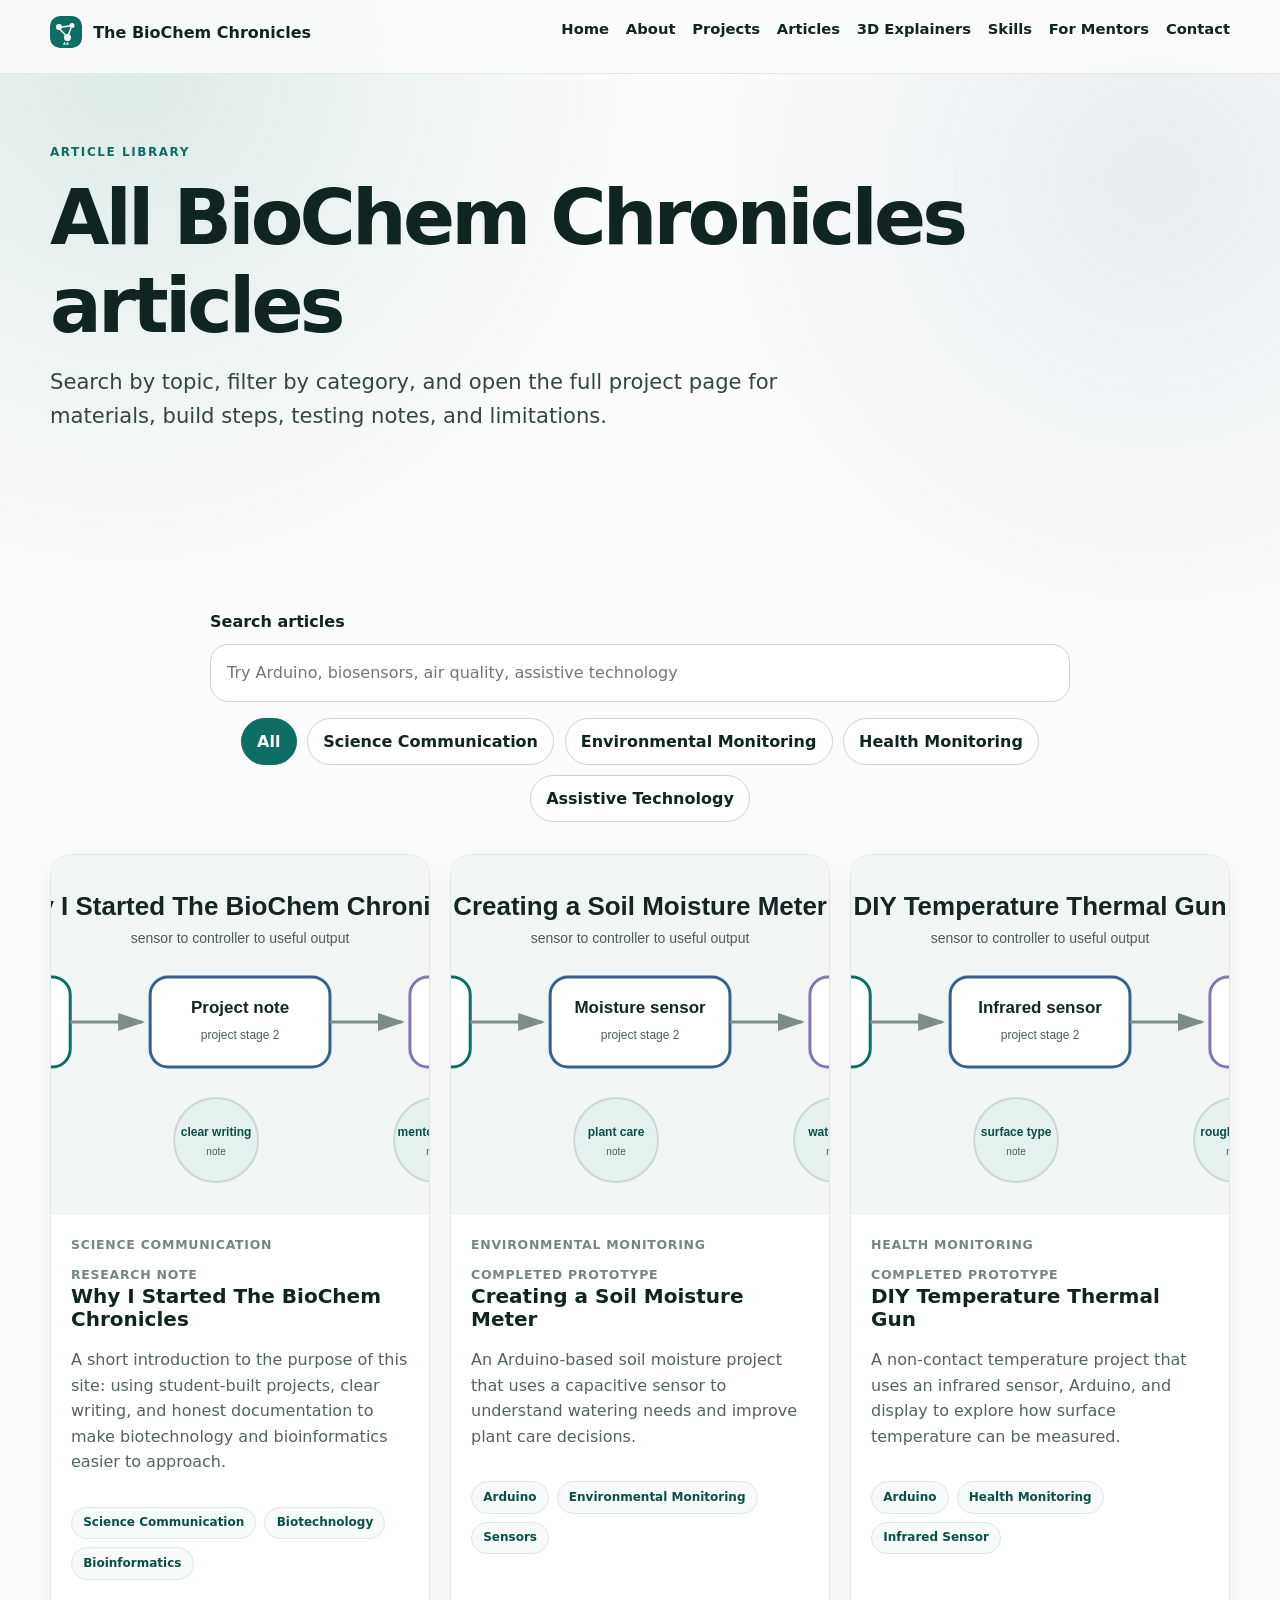
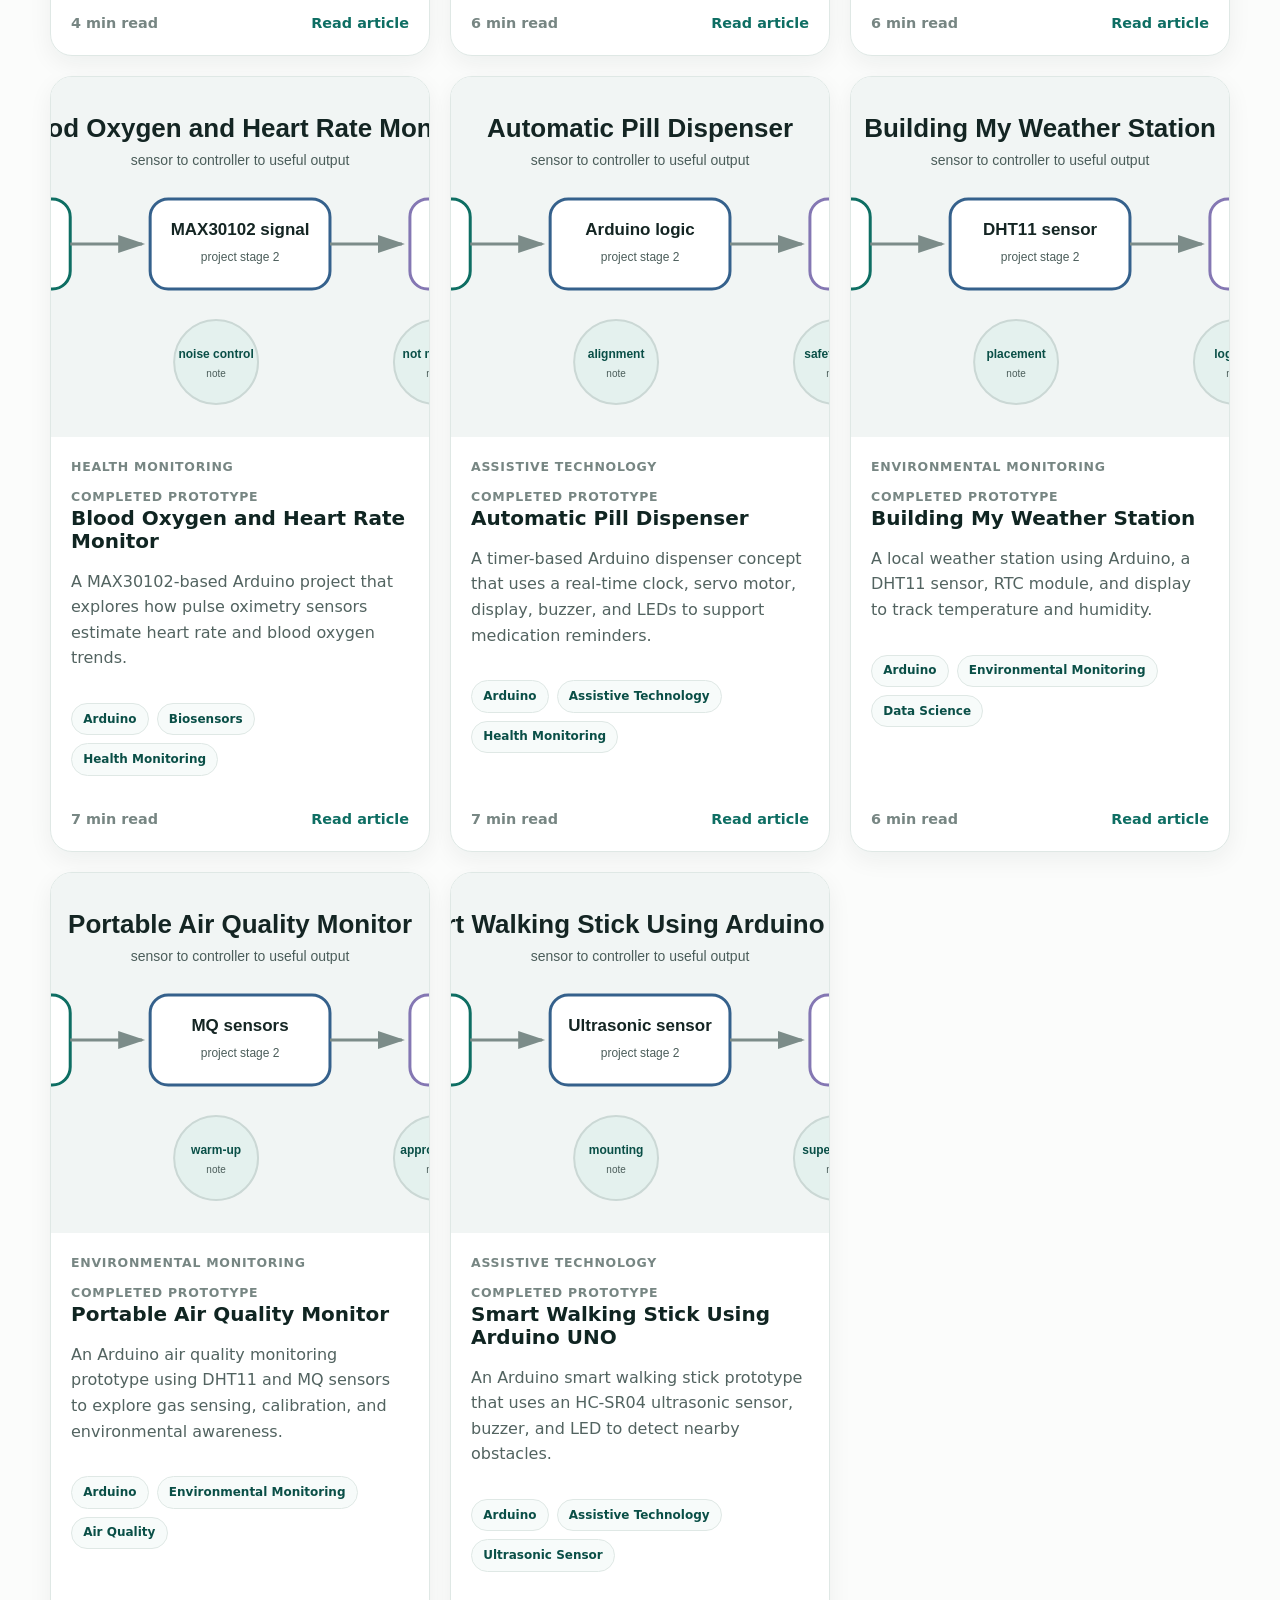
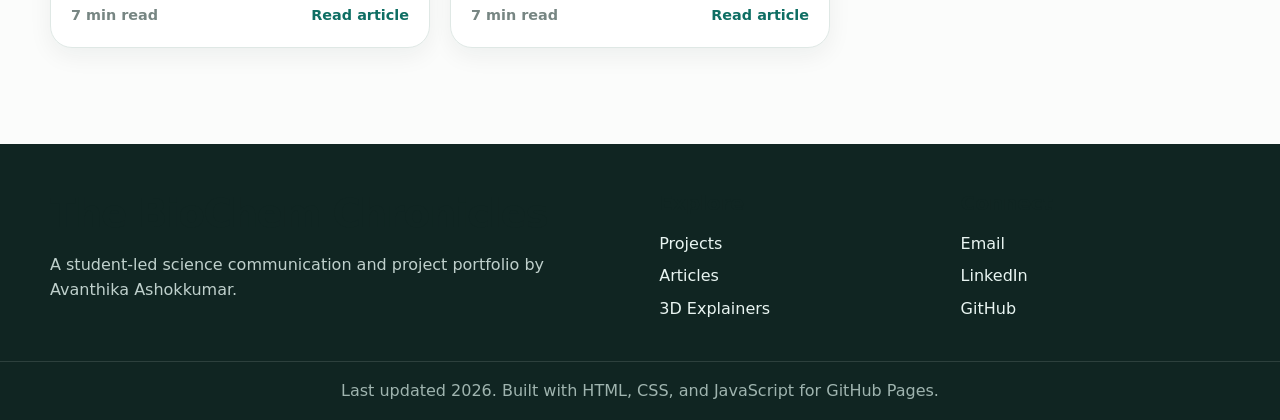
==== articles.html @ cb52fd14 "Upgrade BioChem Chronicles portfolio site" ====
<!DOCTYPE html>
<html lang="en">
<head>
  <meta charset="UTF-8" />
  <meta name="viewport" content="width=device-width, initial-scale=1.0" />
  <title>Articles | The BioChem Chronicles</title>
  <meta name="description" content="Search and filter Avanthika Ashokkumar's BioChem Chronicles article pages for Arduino, biosensors, health monitoring, assistive technology, and environmental monitoring projects." />
  <meta property="og:title" content="Articles | The BioChem Chronicles" />
  <meta property="og:description" content="A complete article index for student-built science projects and project notes." />
  <meta property="og:type" content="website" />
  <meta property="og:image" content="assets/diagrams/biochem-chronicles-introduction.svg" />
  <link rel="icon" type="image/svg+xml" href="favicon.svg" />
  <link rel="stylesheet" href="styles.css" />
</head>
<body data-page="articles">
<a class="skip-link" href="#main">Skip to content</a>
<header class="site-header">
  <nav class="nav" aria-label="Main navigation">
    <a class="nav-brand" href="index.html#home" aria-label="The BioChem Chronicles home">
      <img src="favicon.svg" alt="The BioChem Chronicles logo" width="32" height="32" />
      <span>The BioChem Chronicles</span>
    </a>
    <button class="nav-toggle" id="navToggle" type="button" aria-label="Open navigation menu" aria-expanded="false" aria-controls="navLinks">
      <span></span><span></span><span></span>
    </button>
    <ul class="nav-links" id="navLinks">
      <li><a href="index.html#home">Home</a></li>
      <li><a href="index.html#about">About</a></li>
      <li><a href="index.html#projects">Projects</a></li>
      <li><a href="articles.html">Articles</a></li>
      <li><a href="index.html#explainers">3D Explainers</a></li>
      <li><a href="index.html#skills">Skills</a></li>
      <li><a href="index.html#mentors">For Mentors</a></li>
      <li><a href="index.html#contact">Contact</a></li>
    </ul>
  </nav>
</header>
<main id="main">
  <section class="page-hero section-pad compact-hero">
    <div class="container">
      <p class="eyebrow">Article library</p>
      <h1>All BioChem Chronicles articles</h1>
      <p class="lead">Search by topic, filter by category, and open the full project page for materials, build steps, testing notes, and limitations.</p>
    </div>
  </section>
  <section class="section-pad">
    <div class="container">
      <div class="article-controls" aria-label="Article search and filters">
        <label for="articleSearch">Search articles</label>
        <input id="articleSearch" type="search" placeholder="Try Arduino, biosensors, air quality, assistive technology" />
        <div class="filter-bar" id="articleFilterBar"></div>
      </div>
      <div class="card-grid" id="articleIndexGrid"></div>
      <div class="empty-state" id="articleEmptyState" hidden>
        <h2>No matching articles</h2>
        <p>Try a broader search term or choose the All filter.</p>
      </div>
    </div>
  </section>
</main>
<footer class="site-footer">
  <div class="container footer-grid">
    <div>
      <h2>The BioChem Chronicles</h2>
      <p>A student-led science communication and project portfolio by Avanthika Ashokkumar.</p>
    </div>
    <div>
      <h3>Explore</h3>
      <ul>
        <li><a href="index.html#projects">Projects</a></li>
        <li><a href="articles.html">Articles</a></li>
        <li><a href="index.html#explainers">3D Explainers</a></li>
      </ul>
    </div>
    <div>
      <h3>Connect</h3>
      <ul>
        <li><a href="mailto:avanthika.ashokkumar@gmail.com">Email</a></li>
        <li><a href="https://linkedin.com/in/avanthika-ashokkumar-819445342" target="_blank" rel="noopener">LinkedIn</a></li>
        <li><a href="https://github.com/avanthikaashokkumar-ui" target="_blank" rel="noopener">GitHub</a></li>
      </ul>
    </div>
  </div>
  <div class="footer-bottom">Last updated <span id="year">2026</span>. Built with HTML, CSS, and JavaScript for GitHub Pages.</div>
</footer>
<button class="back-to-top" id="backToTop" type="button" aria-label="Back to top">↑</button>
<script src="script.js"></script>
</body>
</html>
---- styles.css ----
:root {
  color-scheme: light;
  --bg: #fbfcfb;
  --bg-alt: #f1f6f4;
  --surface: #ffffff;
  --ink: #102522;
  --muted: #526360;
  --faint: #778683;
  --line: #dfe8e5;
  --line-strong: #c8d7d3;
  --primary: #0e6e63;
  --primary-dark: #0a4f47;
  --primary-soft: #e4f1ee;
  --blue: #35618c;
  --blue-soft: #e7eef5;
  --lavender: #8477b3;
  --lavender-soft: #eeebf6;
  --complete: #1f7a5c;
  --complete-bg: #e4f3ec;
  --progress: #9a661f;
  --progress-bg: #f7eddd;
  --planned: #5b5f82;
  --planned-bg: #ecebf4;
  --shadow: 0 18px 45px rgba(16, 37, 34, 0.1);
  --radius: 22px;
  --max: 1180px;
  --header-height: 74px;
  font-family: Inter, ui-sans-serif, system-ui, -apple-system, BlinkMacSystemFont, "Segoe UI", sans-serif;
}

* { box-sizing: border-box; }
html { scroll-behavior: smooth; }
body { margin: 0; color: var(--ink); background: var(--bg); line-height: 1.6; }
body::before { content: ""; position: fixed; inset: 0; pointer-events: none; background: radial-gradient(circle at 10% 8%, rgba(14,110,99,0.12), transparent 32rem), radial-gradient(circle at 90% 20%, rgba(53,97,140,0.1), transparent 28rem); z-index: -1; }
img { max-width: 100%; display: block; }
a { color: var(--primary); text-decoration: none; }
a:hover { text-decoration: underline; }
p { margin: 0 0 1rem; color: var(--muted); }
h1, h2, h3, h4 { margin: 0 0 1rem; line-height: 1.14; color: var(--ink); }
h1 { font-size: clamp(2.5rem, 6vw, 5.2rem); letter-spacing: -0.05em; }
h2 { font-size: clamp(1.7rem, 3vw, 2.6rem); letter-spacing: -0.03em; }
h3 { font-size: 1.25rem; }
ul, ol { padding-left: 1.2rem; }
li { margin-bottom: 0.45rem; color: var(--muted); }
button, input { font: inherit; }
button { cursor: pointer; }
section, article { scroll-margin-top: calc(var(--header-height) + 24px); }

@media (prefers-reduced-motion: reduce) {
  html { scroll-behavior: auto; }
  *, *::before, *::after { animation-duration: 0.001ms !important; animation-iteration-count: 1 !important; transition-duration: 0.001ms !important; scroll-behavior: auto !important; }
}

.skip-link { position: absolute; left: 1rem; top: -4rem; z-index: 999; background: var(--ink); color: #fff; padding: 0.7rem 1rem; border-radius: 999px; }
.skip-link:focus { top: 1rem; }
a:focus-visible, button:focus-visible, input:focus-visible { outline: 3px solid var(--blue); outline-offset: 3px; border-radius: 8px; }
.container { width: min(var(--max), calc(100% - 32px)); margin: 0 auto; }
.section-pad { padding: 6rem 0; }
.compact-hero { padding: 4rem 0; }
.alt-section { background: rgba(241, 246, 244, 0.82); }
.eyebrow { display: inline-block; margin-bottom: 0.75rem; color: var(--primary); font-weight: 800; font-size: 0.75rem; letter-spacing: 0.13em; text-transform: uppercase; }
.lead { font-size: clamp(1.08rem, 2vw, 1.32rem); color: #334642; max-width: 760px; }
.section-head { max-width: 760px; margin: 0 auto 3rem; text-align: center; }
.center-action { margin-top: 2rem; text-align: center; }

.site-header { position: sticky; top: 0; z-index: 100; min-height: var(--header-height); border-bottom: 1px solid var(--line); background: rgba(251, 252, 251, 0.9); backdrop-filter: blur(14px); }
.nav { display: flex; align-items: center; justify-content: space-between; gap: 1rem; width: min(var(--max), calc(100% - 32px)); margin: 0 auto; padding: 1rem 0; }
.nav-brand { display: inline-flex; align-items: center; gap: 0.7rem; color: var(--ink); font-weight: 800; }
.nav-brand:hover { text-decoration: none; }
.nav-brand img { border-radius: 10px; }
.nav-links { display: flex; align-items: center; gap: 1.05rem; margin: 0; padding: 0; list-style: none; }
.nav-links a { color: var(--ink); font-weight: 700; font-size: 0.92rem; }
.nav-links a:hover { color: var(--primary); text-decoration: none; }
.nav-toggle { display: none; width: 44px; height: 44px; border: 1px solid var(--line); background: var(--surface); border-radius: 12px; }
.nav-toggle span { display: block; width: 20px; height: 2px; margin: 5px auto; background: var(--ink); }

.btn { display: inline-flex; align-items: center; justify-content: center; gap: 0.45rem; padding: 0.85rem 1.25rem; border: 1px solid transparent; border-radius: 999px; font-weight: 800; transition: transform 160ms ease, box-shadow 160ms ease, background 160ms ease; }
.btn:hover { transform: translateY(-2px); text-decoration: none; }
.btn-primary { background: var(--primary); color: #fff; box-shadow: 0 10px 24px rgba(14, 110, 99, 0.22); }
.btn-primary:hover { background: var(--primary-dark); }
.btn-secondary { background: var(--surface); color: var(--ink); border-color: var(--line-strong); }
.btn-ghost { background: var(--primary-soft); color: var(--primary-dark); border-color: var(--primary-soft); }
.full-width { width: 100%; }
.text-link { font-weight: 800; }

.hero { min-height: calc(100vh - var(--header-height)); display: grid; align-items: center; }
.hero-grid { display: grid; grid-template-columns: minmax(0, 1.2fr) minmax(280px, 0.8fr); gap: 3rem; align-items: center; }
.hero-copy { max-width: 760px; }
.hero-actions { display: flex; flex-wrap: wrap; gap: 0.9rem; margin-top: 1.5rem; }
.profile-card { background: linear-gradient(145deg, #ffffff, #edf7f4); border: 1px solid var(--line); border-radius: 32px; padding: 2rem; box-shadow: var(--shadow); }
.initials-mark { width: 116px; height: 116px; display: grid; place-items: center; margin-bottom: 1.2rem; border-radius: 30px; background: radial-gradient(circle at 30% 30%, #e9fffa, #0e6e63); color: #fff; font-size: 2.5rem; font-weight: 900; letter-spacing: -0.08em; box-shadow: inset 0 0 0 1px rgba(255,255,255,0.4); }
.profile-list { display: grid; gap: 0.45rem; margin: 1rem 0 0; padding: 0; list-style: none; }
.profile-list li { margin: 0; padding-left: 1.4rem; position: relative; }
.profile-list li::before { content: ""; position: absolute; left: 0; top: 0.65rem; width: 8px; height: 8px; border-radius: 50%; background: var(--primary); }
.two-col { display: grid; grid-template-columns: 220px minmax(0, 1fr); gap: 3rem; align-items: start; }
.section-label { position: sticky; top: calc(var(--header-height) + 1rem); color: var(--primary); font-weight: 900; text-transform: uppercase; letter-spacing: 0.12em; font-size: 0.78rem; }

.card-grid, .project-grid, .skill-grid, .learning-grid, .related-grid { display: grid; grid-template-columns: repeat(3, minmax(0, 1fr)); gap: 1.25rem; }
.article-card, .project-card, .skill-card, .info-card, .sidebar-card, .contact-card, .mentor-panel { background: var(--surface); border: 1px solid var(--line); border-radius: var(--radius); box-shadow: 0 8px 24px rgba(16,37,34,0.06); }
.article-card { overflow: hidden; display: flex; flex-direction: column; }
.card-cover { display: block; background: var(--bg-alt); }
.card-cover img { width: 100%; aspect-ratio: 16 / 7; object-fit: cover; }
.card-content { padding: 1.25rem; display: flex; flex-direction: column; flex: 1; }
.card-content h3 a { color: var(--ink); }
.card-meta, .project-topline, .article-meta, .card-footer { display: flex; flex-wrap: wrap; align-items: center; justify-content: space-between; gap: 0.65rem; color: var(--faint); font-weight: 800; font-size: 0.78rem; text-transform: uppercase; letter-spacing: 0.06em; }
.card-footer { margin-top: auto; padding-top: 1rem; text-transform: none; letter-spacing: 0; font-size: 0.9rem; }
.tag-row { display: flex; flex-wrap: wrap; gap: 0.5rem; margin: 1rem 0; }
.tag-row span, .pill-list span { display: inline-flex; align-items: center; border: 1px solid var(--line); border-radius: 999px; background: var(--primary-soft); color: var(--primary-dark); padding: 0.35rem 0.7rem; font-weight: 800; font-size: 0.82rem; }
.tag-row.small span { font-size: 0.75rem; background: #f7fbfa; }
.project-grid { grid-template-columns: repeat(2, minmax(0, 1fr)); }
.project-card, .skill-card, .info-card { padding: 1.4rem; }
.status-badge { display: inline-flex; align-items: center; padding: 0.28rem 0.62rem; border-radius: 999px; font-size: 0.72rem; }
.status-completed { color: var(--complete); background: var(--complete-bg); }
.status-progress { color: var(--progress); background: var(--progress-bg); }
.status-planned { color: var(--planned); background: var(--planned-bg); }
.mini-list { margin: 0.9rem 0; color: var(--muted); font-size: 0.94rem; }
.honesty-line { padding: 0.85rem; border-radius: 14px; background: var(--blue-soft); color: #294a6a; font-size: 0.9rem; }
.filter-bar { display: flex; flex-wrap: wrap; gap: 0.65rem; justify-content: center; margin: 0 0 2rem; }
.filter-chip { border: 1px solid var(--line-strong); background: var(--surface); color: var(--ink); border-radius: 999px; padding: 0.6rem 0.95rem; font-weight: 800; }
.filter-chip.active, .filter-chip:hover { background: var(--primary); color: #fff; border-color: var(--primary); }

.explainer-list { display: grid; gap: 1.4rem; }
.explainer-card { display: grid; grid-template-columns: 0.85fr 1.15fr; gap: 1.5rem; align-items: center; padding: 1.3rem; background: var(--surface); border: 1px solid var(--line); border-radius: 28px; box-shadow: var(--shadow); }
.explainer-model { min-height: 310px; display: grid; place-items: center; border-radius: 24px; background: radial-gradient(circle at 50% 45%, #ffffff, #e4f1ee); overflow: hidden; }
.model-stage { position: relative; width: min(300px, 80vw); height: min(300px, 80vw); transform-style: preserve-3d; perspective: 800px; }
.model-layer { position: absolute; inset: 44px; border-radius: 35% 65% 50% 50%; border: 2px solid rgba(14,110,99,0.24); background: rgba(255,255,255,0.7); box-shadow: 0 24px 38px rgba(16,37,34,0.14); transform: rotateX(58deg) rotateZ(-28deg); }
.layer-two { inset: 76px; background: rgba(53,97,140,0.14); transform: rotateX(58deg) rotateZ(20deg) translateZ(20px); }
.layer-three { inset: 112px; background: rgba(132,119,179,0.18); transform: rotateX(58deg) rotateZ(-10deg) translateZ(44px); }
.hotspot { position: absolute; border: 1px solid var(--line-strong); border-radius: 999px; background: #fff; color: var(--ink); padding: 0.45rem 0.7rem; font-weight: 900; font-size: 0.75rem; box-shadow: 0 10px 24px rgba(16,37,34,0.12); }
.hotspot:hover, .hotspot.active { background: var(--primary); color: #fff; }
.hotspot-1 { top: 8px; left: 50%; transform: translateX(-50%); }
.hotspot-2 { top: 50%; right: 0; transform: translateY(-50%); }
.hotspot-3 { bottom: 8px; left: 50%; transform: translateX(-50%); }
.hotspot-4 { top: 50%; left: 0; transform: translateY(-50%); }
.explainer-detail { border-left: 4px solid var(--primary); padding: 1rem; margin: 1rem 0; border-radius: 0 16px 16px 0; background: #f7fbfa; }
.explainer-detail p { margin-bottom: 0.8rem; }

.learning-grid, .skill-grid { grid-template-columns: repeat(4, minmax(0, 1fr)); }
.pill-list { display: flex; flex-wrap: wrap; gap: 0.65rem; margin: 1rem 0 1.5rem; }
.note-box, .honesty-note { padding: 1rem; border-radius: 18px; background: var(--lavender-soft); color: #4c4569; border: 1px solid #ddd6f1; }
.mentor-panel, .contact-card { padding: 2rem; }
.mentor-panel { display: grid; grid-template-columns: 1fr 1fr; gap: 2rem; align-items: start; }
.article-controls { max-width: 860px; margin: 0 auto 2rem; }
.article-controls label { display: block; font-weight: 900; margin-bottom: 0.6rem; }
.article-controls input { width: 100%; border: 1px solid var(--line-strong); border-radius: 18px; padding: 0.95rem 1rem; margin-bottom: 1rem; background: #fff; }
.empty-state { text-align: center; background: var(--surface); border: 1px dashed var(--line-strong); border-radius: var(--radius); padding: 2rem; }

.reading-progress { position: fixed; top: 0; left: 0; height: 4px; width: 0; background: var(--primary); z-index: 1000; }
.article-header-grid { display: grid; grid-template-columns: minmax(0, 1.05fr) minmax(300px, 0.95fr); gap: 2rem; align-items: center; }
.breadcrumbs { display: flex; flex-wrap: wrap; gap: 0.45rem; margin-bottom: 1rem; color: var(--faint); font-size: 0.9rem; }
.breadcrumbs a { color: var(--muted); font-weight: 800; }
.article-figure { margin: 0; border-radius: 28px; overflow: hidden; border: 1px solid var(--line); box-shadow: var(--shadow); background: #fff; }
.article-figure img { width: 100%; aspect-ratio: 16 / 7; object-fit: cover; }
.article-figure figcaption { padding: 0.75rem 1rem; color: var(--faint); font-size: 0.86rem; }
.article-actions { display: flex; flex-wrap: wrap; gap: 0.8rem; margin-top: 1.2rem; }
.article-content-grid { display: grid; grid-template-columns: 300px minmax(0, 1fr); gap: 2rem; padding-bottom: 5rem; }
.article-sidebar { position: sticky; top: calc(var(--header-height) + 1rem); align-self: start; display: grid; gap: 1rem; }
.sidebar-card { padding: 1.1rem; }
.sidebar-card h2 { font-size: 1.05rem; }
.article-body { background: var(--surface); border: 1px solid var(--line); border-radius: 28px; padding: clamp(1.25rem, 4vw, 2.5rem); box-shadow: 0 8px 24px rgba(16,37,34,0.06); }
.article-body section { padding: 0 0 2rem; }
.article-body section + section { border-top: 1px solid var(--line); padding-top: 2rem; }
.article-body p, .article-body li { font-size: 1.02rem; }
.related-grid { grid-template-columns: repeat(2, minmax(0, 1fr)); }
.related-card { display: grid; gap: 0.35rem; padding: 1rem; border: 1px solid var(--line); border-radius: 18px; background: #f7fbfa; color: var(--ink); }
.related-card:hover { text-decoration: none; border-color: var(--primary); }
.related-card span, .related-card small { color: var(--faint); font-weight: 800; }
.article-nav { display: grid; grid-template-columns: 1fr auto 1fr; gap: 1rem; margin-top: 2rem; align-items: center; }
.article-nav a { padding: 0.85rem; border: 1px solid var(--line); border-radius: 16px; background: #fff; color: var(--ink); font-weight: 800; text-align: center; }
.article-nav a:first-child { text-align: left; }
.article-nav a:last-child { text-align: right; }
.article-nav a:hover { border-color: var(--primary); text-decoration: none; }

.site-footer { background: #102522; color: #e9f5f2; padding: 3rem 0 1rem; }
.site-footer p, .site-footer li { color: #bfd0cc; }
.site-footer a { color: #e9f5f2; }
.footer-grid { display: grid; grid-template-columns: 1.5fr 0.7fr 0.7fr; gap: 2rem; }
.site-footer ul { list-style: none; padding: 0; margin: 0; }
.footer-bottom { text-align: center; color: #9fb4af; border-top: 1px solid rgba(255,255,255,0.12); margin-top: 2rem; padding-top: 1rem; }
.back-to-top { position: fixed; right: 1rem; bottom: 1rem; width: 44px; height: 44px; border: 0; border-radius: 999px; background: var(--primary); color: #fff; font-size: 1.25rem; box-shadow: var(--shadow); opacity: 0; pointer-events: none; transform: translateY(12px); transition: 160ms ease; }
.back-to-top.show { opacity: 1; pointer-events: auto; transform: translateY(0); }
.reveal { opacity: 0; transform: translateY(14px); transition: opacity 500ms ease, transform 500ms ease; }
.reveal.is-visible { opacity: 1; transform: translateY(0); }

@media print {
  .site-header, .site-footer, .article-actions, .back-to-top, .reading-progress { display: none !important; }
  body { background: #fff; }
  .article-content-grid, .article-header-grid { display: block; }
  .article-sidebar { position: static; display: block; }
  .article-body, .sidebar-card, .article-figure { box-shadow: none; border-color: #ccc; }
}

@media (max-width: 980px) {
  .nav-toggle { display: block; }
  .nav-links { position: absolute; top: calc(100% + 1px); left: 16px; right: 16px; display: none; flex-direction: column; align-items: stretch; gap: 0; padding: 0.7rem; border: 1px solid var(--line); border-radius: 18px; background: #fff; box-shadow: var(--shadow); }
  .nav-links.open { display: flex; }
  .nav-links a { display: block; padding: 0.85rem; }
  .hero-grid, .two-col, .mentor-panel, .article-header-grid, .article-content-grid, .explainer-card { grid-template-columns: 1fr; }
  .section-label, .article-sidebar { position: static; }
  .card-grid, .project-grid, .skill-grid, .learning-grid, .related-grid, .footer-grid { grid-template-columns: repeat(2, minmax(0, 1fr)); }
}

@media (max-width: 640px) {
  :root { --header-height: 68px; }
  .container { width: min(100% - 22px, var(--max)); }
  .section-pad { padding: 4rem 0; }
  h1 { font-size: clamp(2.25rem, 14vw, 3.7rem); }
  .hero-actions, .article-actions { flex-direction: column; align-items: stretch; }
  .card-grid, .project-grid, .skill-grid, .learning-grid, .related-grid, .footer-grid { grid-template-columns: 1fr; }
  .article-nav { grid-template-columns: 1fr; }
  .article-nav a, .article-nav a:first-child, .article-nav a:last-child { text-align: center; }
  .explainer-model { min-height: 260px; }
  .model-stage { width: 250px; height: 250px; }
  .hotspot { font-size: 0.68rem; padding: 0.38rem 0.55rem; }
}
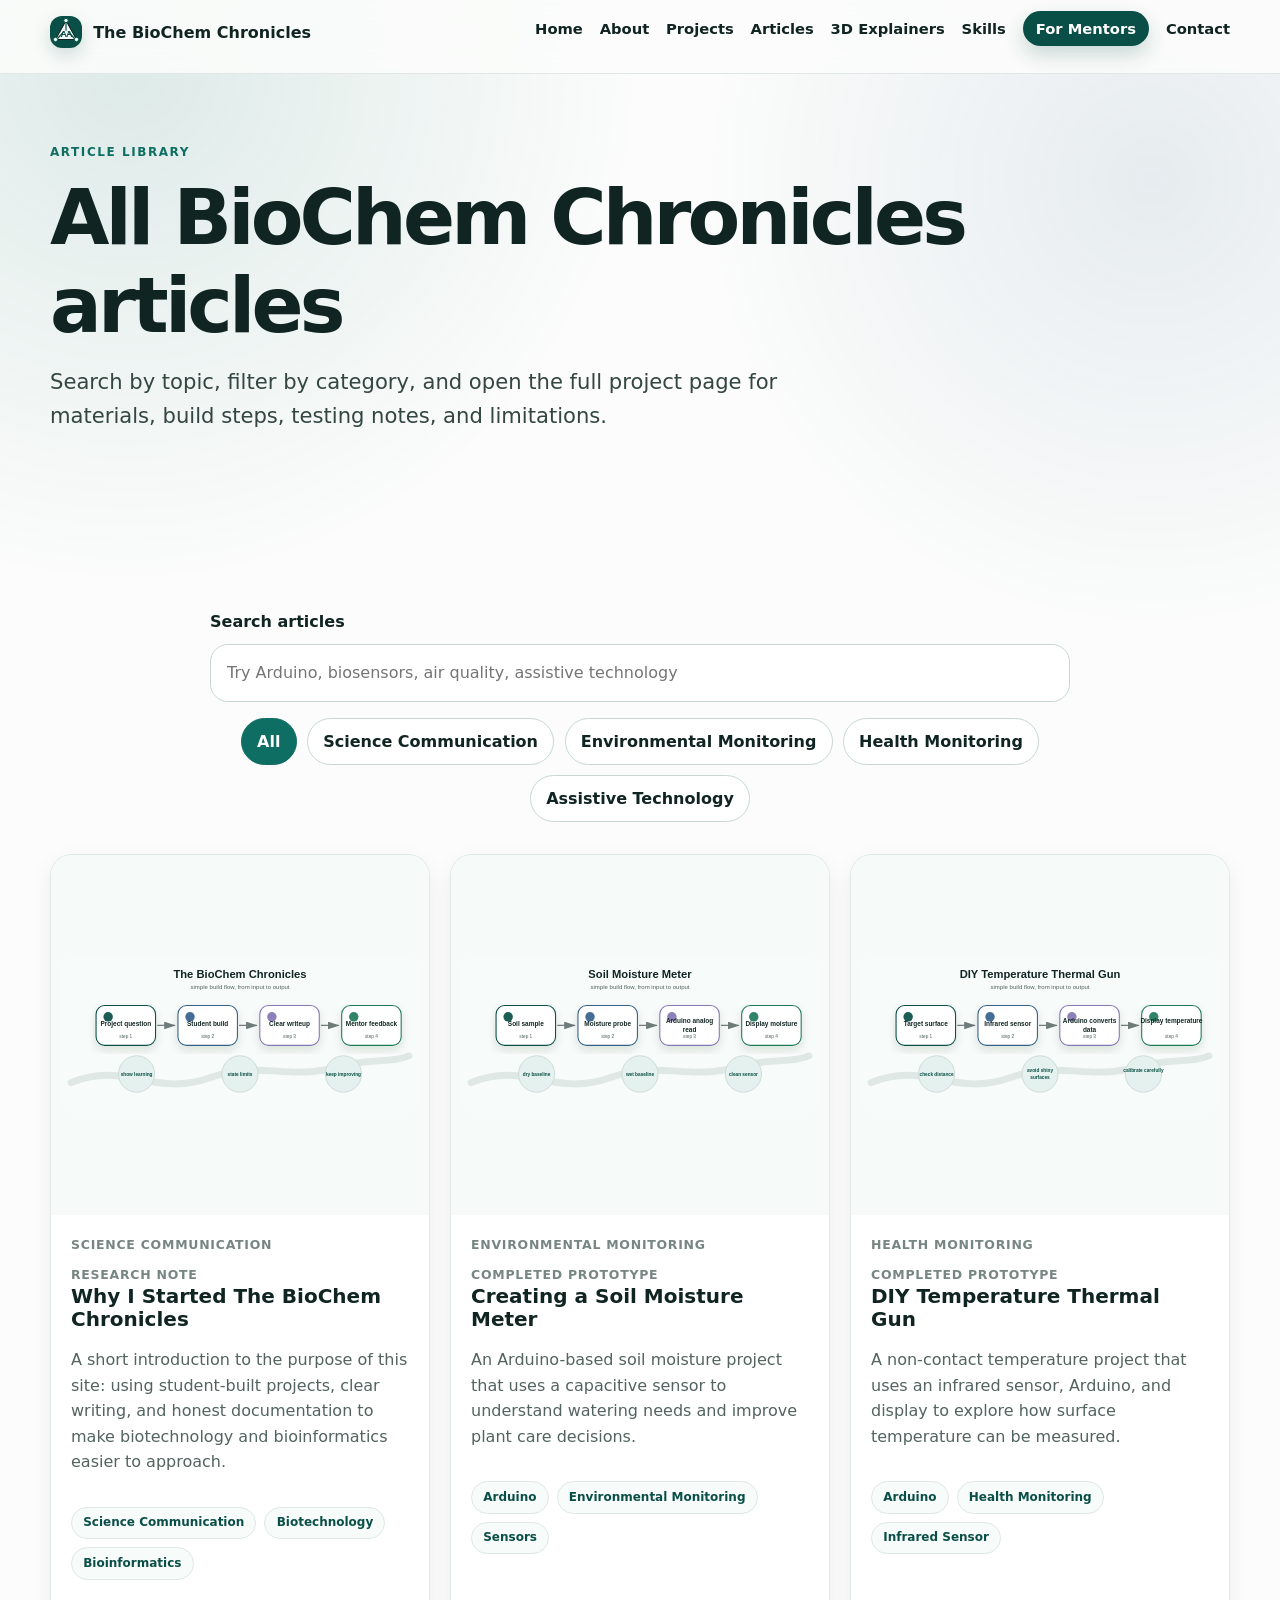
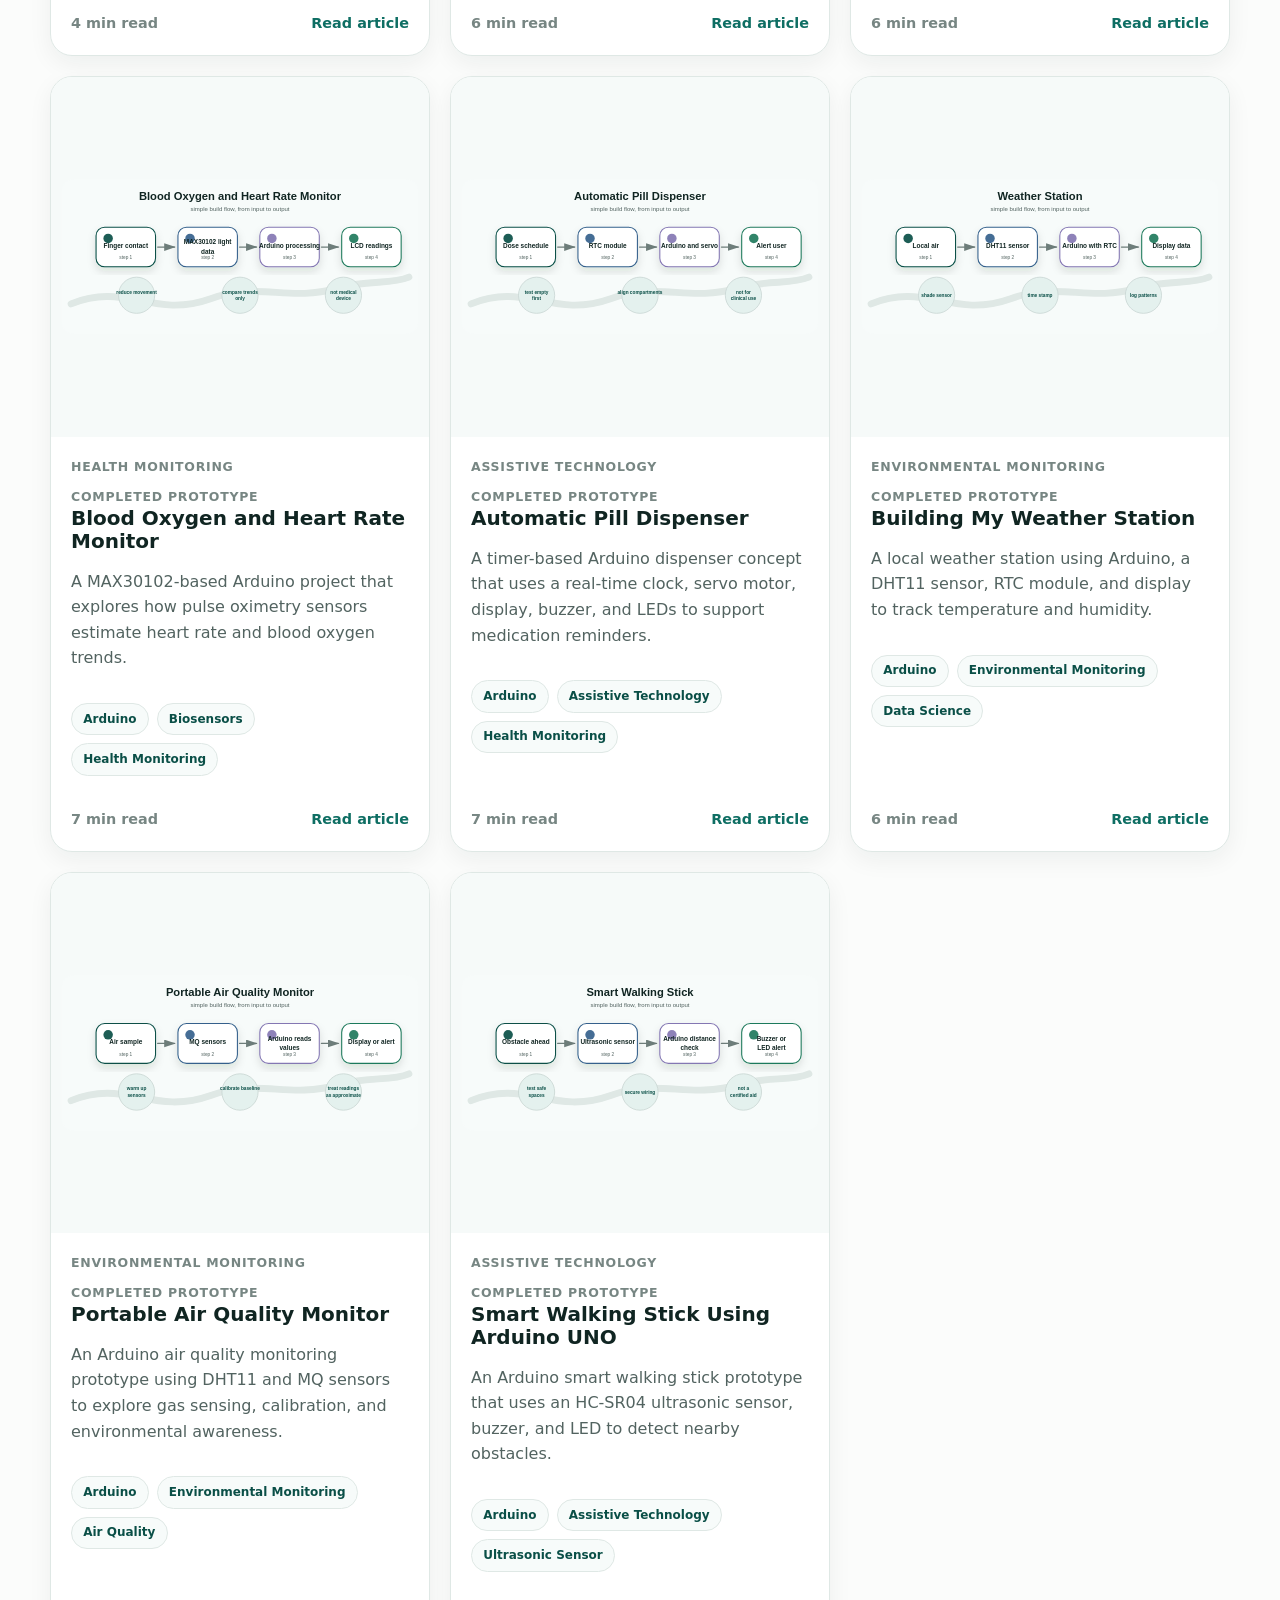
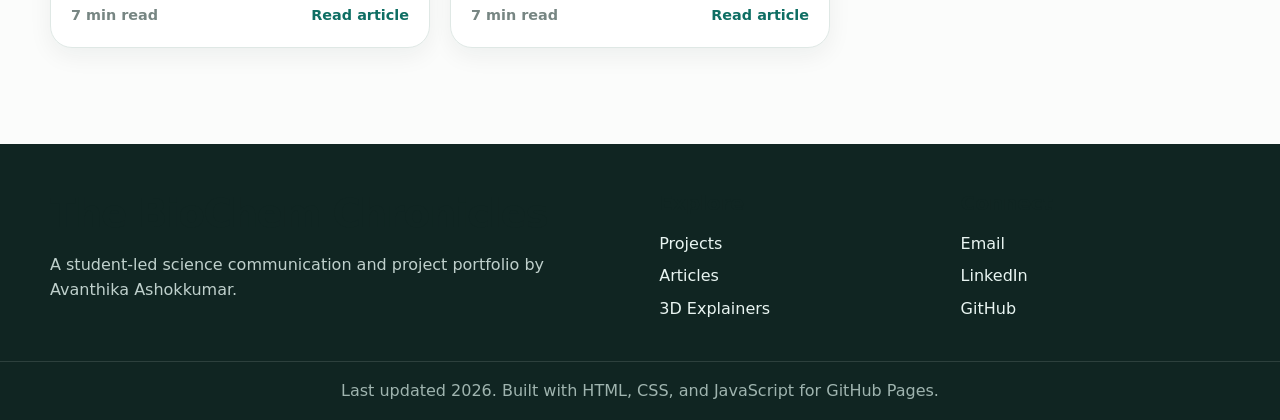
==== commit 4a709e40: "Apply feedback fixes" ====
--- a/articles.html
+++ b/articles.html
@@ -77,7 +77,7 @@
       <ul>
         <li><a href="mailto:avanthika.ashokkumar@gmail.com">Email</a></li>
         <li><a href="https://linkedin.com/in/avanthika-ashokkumar-819445342" target="_blank" rel="noopener">LinkedIn</a></li>
-        <li><a href="https://github.com/avanthikaashokkumar-ui" target="_blank" rel="noopener">GitHub</a></li>
+        <li><a href="https://github.com/avanthikaashokkumar" target="_blank" rel="noopener">GitHub</a></li>
       </ul>
     </div>
   </div>
--- a/styles.css
+++ b/styles.css
@@ -122,16 +122,31 @@
 .explainer-list { display: grid; gap: 1.4rem; }
 .explainer-card { display: grid; grid-template-columns: 0.85fr 1.15fr; gap: 1.5rem; align-items: center; padding: 1.3rem; background: var(--surface); border: 1px solid var(--line); border-radius: 28px; box-shadow: var(--shadow); }
 .explainer-model { min-height: 310px; display: grid; place-items: center; border-radius: 24px; background: radial-gradient(circle at 50% 45%, #ffffff, #e4f1ee); overflow: hidden; }
-.model-stage { position: relative; width: min(300px, 80vw); height: min(300px, 80vw); transform-style: preserve-3d; perspective: 800px; }
-.model-layer { position: absolute; inset: 44px; border-radius: 35% 65% 50% 50%; border: 2px solid rgba(14,110,99,0.24); background: rgba(255,255,255,0.7); box-shadow: 0 24px 38px rgba(16,37,34,0.14); transform: rotateX(58deg) rotateZ(-28deg); }
-.layer-two { inset: 76px; background: rgba(53,97,140,0.14); transform: rotateX(58deg) rotateZ(20deg) translateZ(20px); }
-.layer-three { inset: 112px; background: rgba(132,119,179,0.18); transform: rotateX(58deg) rotateZ(-10deg) translateZ(44px); }
-.hotspot { position: absolute; border: 1px solid var(--line-strong); border-radius: 999px; background: #fff; color: var(--ink); padding: 0.45rem 0.7rem; font-weight: 900; font-size: 0.75rem; box-shadow: 0 10px 24px rgba(16,37,34,0.12); }
-.hotspot:hover, .hotspot.active { background: var(--primary); color: #fff; }
-.hotspot-1 { top: 8px; left: 50%; transform: translateX(-50%); }
-.hotspot-2 { top: 50%; right: 0; transform: translateY(-50%); }
-.hotspot-3 { bottom: 8px; left: 50%; transform: translateX(-50%); }
-.hotspot-4 { top: 50%; left: 0; transform: translateY(-50%); }
+.component-scene { position: relative; width: min(330px, 82vw); height: 310px; transform-style: preserve-3d; perspective: 900px; }
+.scene-base { position: absolute; left: 8%; right: 8%; bottom: 28px; height: 150px; border-radius: 42px; background: linear-gradient(135deg, rgba(14,110,99,0.16), rgba(132,119,179,0.18)); box-shadow: 0 30px 46px rgba(16,37,34,0.15); transform: rotateX(64deg) rotateZ(-18deg); }
+.component-object { position: absolute; display: grid; gap: 0.25rem; width: 128px; min-height: 92px; padding: 0.8rem; border: 1px solid rgba(14,110,99,0.18); border-radius: 18px; background: rgba(255,255,255,0.92); color: var(--ink); text-align: left; box-shadow: 0 18px 32px rgba(16,37,34,0.16); cursor: pointer; transform: rotateX(0deg) rotateZ(0deg); transition: transform 180ms ease, box-shadow 180ms ease, border-color 180ms ease; }
+.component-object:hover, .component-object.active { transform: translateY(-8px); border-color: var(--primary); box-shadow: 0 26px 42px rgba(16,37,34,0.22); }
+.component-1 { top: 16px; left: 18px; }
+.component-2 { top: 42px; right: 16px; }
+.component-3 { bottom: 22px; left: 26px; }
+.component-4 { bottom: 36px; right: 26px; }
+.component-shape { width: 50px; height: 34px; border-radius: 10px; background: linear-gradient(145deg, var(--primary), #b7eee5); box-shadow: inset 0 -7px 0 rgba(0,0,0,0.08), 0 8px 12px rgba(16,37,34,0.12); }
+.component-board .component-shape { width: 58px; height: 38px; border-radius: 8px; background: linear-gradient(145deg, #0e6e63, #37a896); }
+.component-board .component-shape::after { content: ""; display: block; width: 28px; height: 14px; margin: 11px auto; border-radius: 4px; background: rgba(255,255,255,0.76); }
+.component-display .component-shape { background: linear-gradient(145deg, #203b5c, #35618c); }
+.component-display .component-shape::after { content: ""; display: block; width: 36px; height: 16px; margin: 9px auto; border-radius: 4px; background: #d8fff5; }
+.component-wires .component-shape { height: 18px; border-radius: 999px; background: linear-gradient(90deg, #0e6e63 0 30%, #8477b3 30% 62%, #35618c 62%); }
+.component-probe .component-shape { width: 20px; height: 56px; border-radius: 999px 999px 8px 8px; background: linear-gradient(160deg, #35618c, #cde4de); }
+.component-breadboard .component-shape { width: 62px; height: 40px; background: repeating-linear-gradient(90deg, #fff, #fff 5px, #dbe7e4 5px, #dbe7e4 8px); border: 1px solid #c5d8d3; }
+.component-gas .component-shape, .component-ultrasonic .component-shape { border-radius: 50%; background: radial-gradient(circle at 35% 35%, #fff, #35618c 52%, #203b5c); }
+.component-alert .component-shape { width: 42px; height: 42px; border-radius: 50%; background: radial-gradient(circle at 35% 35%, #fff, #8477b3 52%, #514585); }
+.component-clock .component-shape { border-radius: 50%; background: conic-gradient(from 90deg, #0e6e63, #b7eee5, #0e6e63); }
+.component-servo .component-shape { background: linear-gradient(145deg, #8477b3, #dad3f4); }
+.component-pill .component-shape { border-radius: 999px; background: linear-gradient(90deg, #fff 0 50%, #0e6e63 50%); border: 1px solid #bcd3ce; }
+.component-enclosure .component-shape { width: 22px; height: 58px; border-radius: 999px; background: linear-gradient(145deg, #203b5c, #9fb7cf); }
+.component-name { font-weight: 900; font-size: 0.8rem; line-height: 1.15; }
+.component-detail { color: var(--muted); font-size: 0.68rem; line-height: 1.2; }
+
 .explainer-detail { border-left: 4px solid var(--primary); padding: 1rem; margin: 1rem 0; border-radius: 0 16px 16px 0; background: #f7fbfa; }
 .explainer-detail p { margin-bottom: 0.8rem; }
 
@@ -213,3 +228,362 @@
   .model-stage { width: 250px; height: 250px; }
   .hotspot { font-size: 0.68rem; padding: 0.38rem 0.55rem; }
 }
+
+
+/* Feedback polish update: clearer flowcharts, stronger mentor tab, and better material explainers */
+.nav-brand img {
+  border-radius: 12px;
+  box-shadow: 0 7px 18px rgba(10, 79, 71, 0.18);
+}
+
+.nav-links a[href$="#mentors"] {
+  background: #0a4f47;
+  color: #ffffff;
+  padding: 0.54rem 0.82rem;
+  border-radius: 999px;
+  box-shadow: 0 9px 20px rgba(10, 79, 71, 0.2);
+}
+
+.nav-links a[href$="#mentors"]:hover,
+.nav-links a[href$="#mentors"]:focus-visible {
+  background: #073d38;
+  color: #ffffff;
+}
+
+.mentor-panel {
+  background: linear-gradient(135deg, #0a4f47, #102522);
+  border-color: rgba(255, 255, 255, 0.14);
+  box-shadow: 0 24px 52px rgba(10, 79, 71, 0.2);
+}
+
+.mentor-panel h2,
+.mentor-panel strong {
+  color: #ffffff;
+}
+
+.mentor-panel p,
+.mentor-panel .eyebrow {
+  color: #d7eee9;
+}
+
+.mentor-list {
+  display: grid;
+  gap: 1rem;
+}
+
+.mentor-list p {
+  margin: 0;
+  padding: 1rem;
+  border-radius: 18px;
+  background: rgba(255, 255, 255, 0.08);
+  border: 1px solid rgba(255, 255, 255, 0.14);
+}
+
+.contact-card .contact-preference {
+  display: inline-flex;
+  align-items: center;
+  gap: 0.45rem;
+  margin: 0 0 1rem;
+  padding: 0.5rem 0.85rem;
+  border-radius: 999px;
+  background: var(--primary-soft);
+  color: var(--primary-dark);
+  font-weight: 900;
+}
+
+.article-figure {
+  overflow: visible;
+  padding: clamp(0.7rem, 2vw, 1.1rem);
+  background: linear-gradient(180deg, #ffffff, #f6faf9);
+}
+
+.article-figure img {
+  width: 100%;
+  height: auto;
+  max-height: 440px;
+  aspect-ratio: auto;
+  object-fit: contain;
+  border-radius: 18px;
+}
+
+.article-figure figcaption {
+  padding: 0.7rem 0.25rem 0;
+}
+
+.card-cover img {
+  object-fit: contain;
+  padding: 0.6rem;
+  background: #f6faf9;
+}
+
+.explainer-card {
+  grid-template-columns: minmax(340px, 0.92fr) minmax(0, 1.08fr);
+}
+
+.explainer-model {
+  min-height: 390px;
+  padding: 1rem;
+  background:
+    radial-gradient(circle at 30% 20%, rgba(255,255,255,0.95), transparent 12rem),
+    linear-gradient(145deg, #ecf8f5, #dfeeee);
+}
+
+.component-scene {
+  width: min(440px, 92vw);
+  height: 360px;
+  perspective: 1000px;
+}
+
+.component-scene::before {
+  content: "material setup";
+  position: absolute;
+  top: 4px;
+  left: 50%;
+  transform: translateX(-50%);
+  z-index: 4;
+  padding: 0.34rem 0.7rem;
+  border-radius: 999px;
+  background: rgba(16, 37, 34, 0.86);
+  color: #ffffff;
+  font-size: 0.7rem;
+  font-weight: 900;
+  letter-spacing: 0.07em;
+  text-transform: uppercase;
+}
+
+.component-wires-layer {
+  position: absolute;
+  inset: 0;
+  width: 100%;
+  height: 100%;
+  z-index: 1;
+  pointer-events: none;
+}
+
+.component-wires-layer path {
+  fill: none;
+  stroke: rgba(10, 79, 71, 0.42);
+  stroke-width: 3;
+  stroke-linecap: round;
+  stroke-dasharray: 7 9;
+}
+
+.scene-base {
+  left: 5%;
+  right: 5%;
+  bottom: 20px;
+  height: 180px;
+  border-radius: 48px;
+  background:
+    linear-gradient(135deg, rgba(255,255,255,0.46), rgba(255,255,255,0)),
+    linear-gradient(135deg, rgba(14,110,99,0.2), rgba(53,97,140,0.16));
+  transform: rotateX(63deg) rotateZ(-14deg);
+}
+
+.component-object {
+  z-index: 3;
+  width: 142px;
+  min-height: 108px;
+  padding: 0.85rem;
+  border-color: rgba(10, 79, 71, 0.28);
+  background: rgba(255, 255, 255, 0.96);
+  backdrop-filter: blur(8px);
+}
+
+.component-object::after {
+  content: "";
+  position: absolute;
+  left: 18px;
+  right: 18px;
+  bottom: -12px;
+  height: 16px;
+  border-radius: 50%;
+  background: rgba(16, 37, 34, 0.14);
+  filter: blur(4px);
+  z-index: -1;
+}
+
+.component-object.active {
+  border-color: #0a4f47;
+  box-shadow: 0 28px 48px rgba(10, 79, 71, 0.26);
+}
+
+.component-name {
+  font-size: 0.86rem;
+}
+
+.component-detail {
+  font-size: 0.72rem;
+}
+
+.component-1 { top: 42px; left: 18px; }
+.component-2 { top: 62px; right: 18px; }
+.component-3 { bottom: 32px; left: 32px; }
+.component-4 { bottom: 44px; right: 30px; }
+
+.component-shape {
+  position: relative;
+  width: 62px;
+  height: 42px;
+  border: 1px solid rgba(16, 37, 34, 0.13);
+}
+
+.component-board .component-shape {
+  width: 68px;
+  height: 44px;
+  background:
+    radial-gradient(circle at 12px 12px, #e0fff7 0 3px, transparent 4px),
+    radial-gradient(circle at 56px 32px, #e0fff7 0 3px, transparent 4px),
+    linear-gradient(145deg, #0a6a61, #23a58f);
+}
+
+.component-board .component-shape::before {
+  content: "";
+  position: absolute;
+  left: 9px;
+  top: 28px;
+  width: 18px;
+  height: 8px;
+  border-radius: 3px;
+  background: #dfe8e5;
+}
+
+.component-board .component-shape::after {
+  content: "";
+  position: absolute;
+  right: 10px;
+  top: 11px;
+  width: 22px;
+  height: 14px;
+  border-radius: 4px;
+  background: rgba(255,255,255,0.82);
+}
+
+.component-display .component-shape {
+  width: 66px;
+  height: 42px;
+  border-radius: 9px;
+  background: linear-gradient(145deg, #102522, #35618c);
+}
+
+.component-display .component-shape::after {
+  width: 44px;
+  height: 20px;
+  margin: 10px auto;
+  background: linear-gradient(90deg, #d8fff5, #aee8dc);
+}
+
+.component-wires .component-shape {
+  width: 74px;
+  height: 24px;
+  background:
+    linear-gradient(90deg, transparent 0 8%, #0e6e63 8% 26%, transparent 26% 34%, #8477b3 34% 56%, transparent 56% 64%, #35618c 64% 86%, transparent 86% 100%);
+  box-shadow: none;
+}
+
+.component-sensor .component-shape {
+  border-radius: 12px;
+  background: linear-gradient(145deg, #dffff7, #58b9aa);
+}
+
+.component-sensor .component-shape::after {
+  content: "";
+  display: block;
+  width: 34px;
+  height: 14px;
+  margin: 13px auto;
+  border-radius: 999px;
+  background: rgba(16,37,34,0.2);
+}
+
+.component-gas .component-shape,
+.component-ultrasonic .component-shape {
+  width: 66px;
+  height: 42px;
+  border-radius: 12px;
+  background: linear-gradient(145deg, #e9f7ff, #35618c);
+}
+
+.component-ultrasonic .component-shape::before,
+.component-ultrasonic .component-shape::after,
+.component-gas .component-shape::before,
+.component-gas .component-shape::after {
+  content: "";
+  position: absolute;
+  top: 11px;
+  width: 18px;
+  height: 18px;
+  border-radius: 50%;
+  background: radial-gradient(circle at 35% 35%, #fff, #203b5c 58%);
+}
+
+.component-ultrasonic .component-shape::before,
+.component-gas .component-shape::before { left: 10px; }
+.component-ultrasonic .component-shape::after,
+.component-gas .component-shape::after { right: 10px; }
+
+.component-probe .component-shape {
+  width: 28px;
+  height: 70px;
+  border-radius: 999px 999px 8px 8px;
+}
+
+.component-alert .component-shape {
+  width: 48px;
+  height: 48px;
+}
+
+.explainer-detail {
+  border-left-color: #0a4f47;
+  background: #f3faf8;
+}
+
+@media (max-width: 980px) {
+  .explainer-card {
+    grid-template-columns: 1fr;
+  }
+
+  .explainer-model {
+    min-height: 360px;
+  }
+}
+
+@media (max-width: 640px) {
+  .nav-links a[href$="#mentors"] {
+    display: block;
+    padding: 0.85rem;
+    border-radius: 14px;
+  }
+
+  .article-figure {
+    padding: 0.55rem;
+    border-radius: 20px;
+  }
+
+  .article-figure img {
+    max-height: none;
+    border-radius: 14px;
+  }
+
+  .explainer-model {
+    min-height: 430px;
+    overflow: visible;
+  }
+
+  .component-scene {
+    width: 100%;
+    height: 400px;
+    transform: scale(0.92);
+    transform-origin: center;
+  }
+
+  .component-object {
+    width: 132px;
+    min-height: 100px;
+  }
+
+  .component-1 { top: 44px; left: 2px; }
+  .component-2 { top: 78px; right: 2px; }
+  .component-3 { bottom: 38px; left: 10px; }
+  .component-4 { bottom: 34px; right: 8px; }
+}
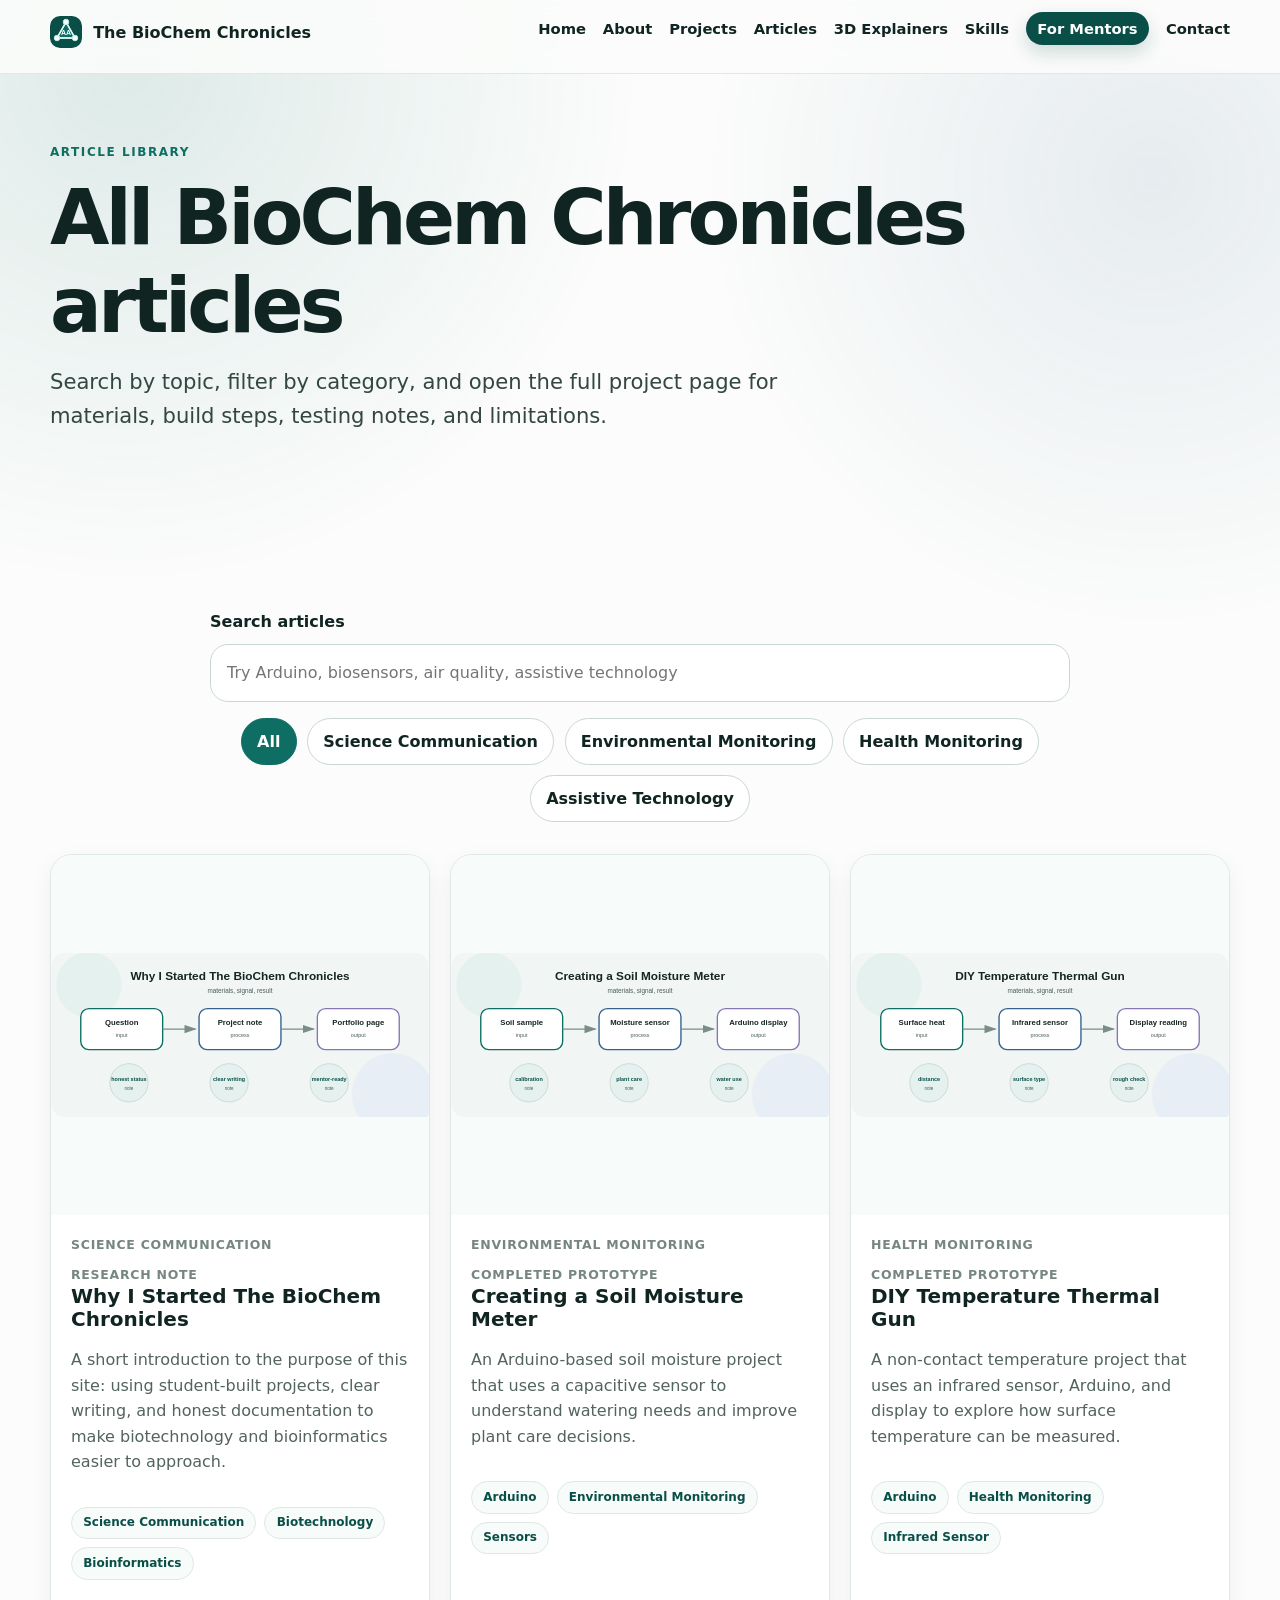
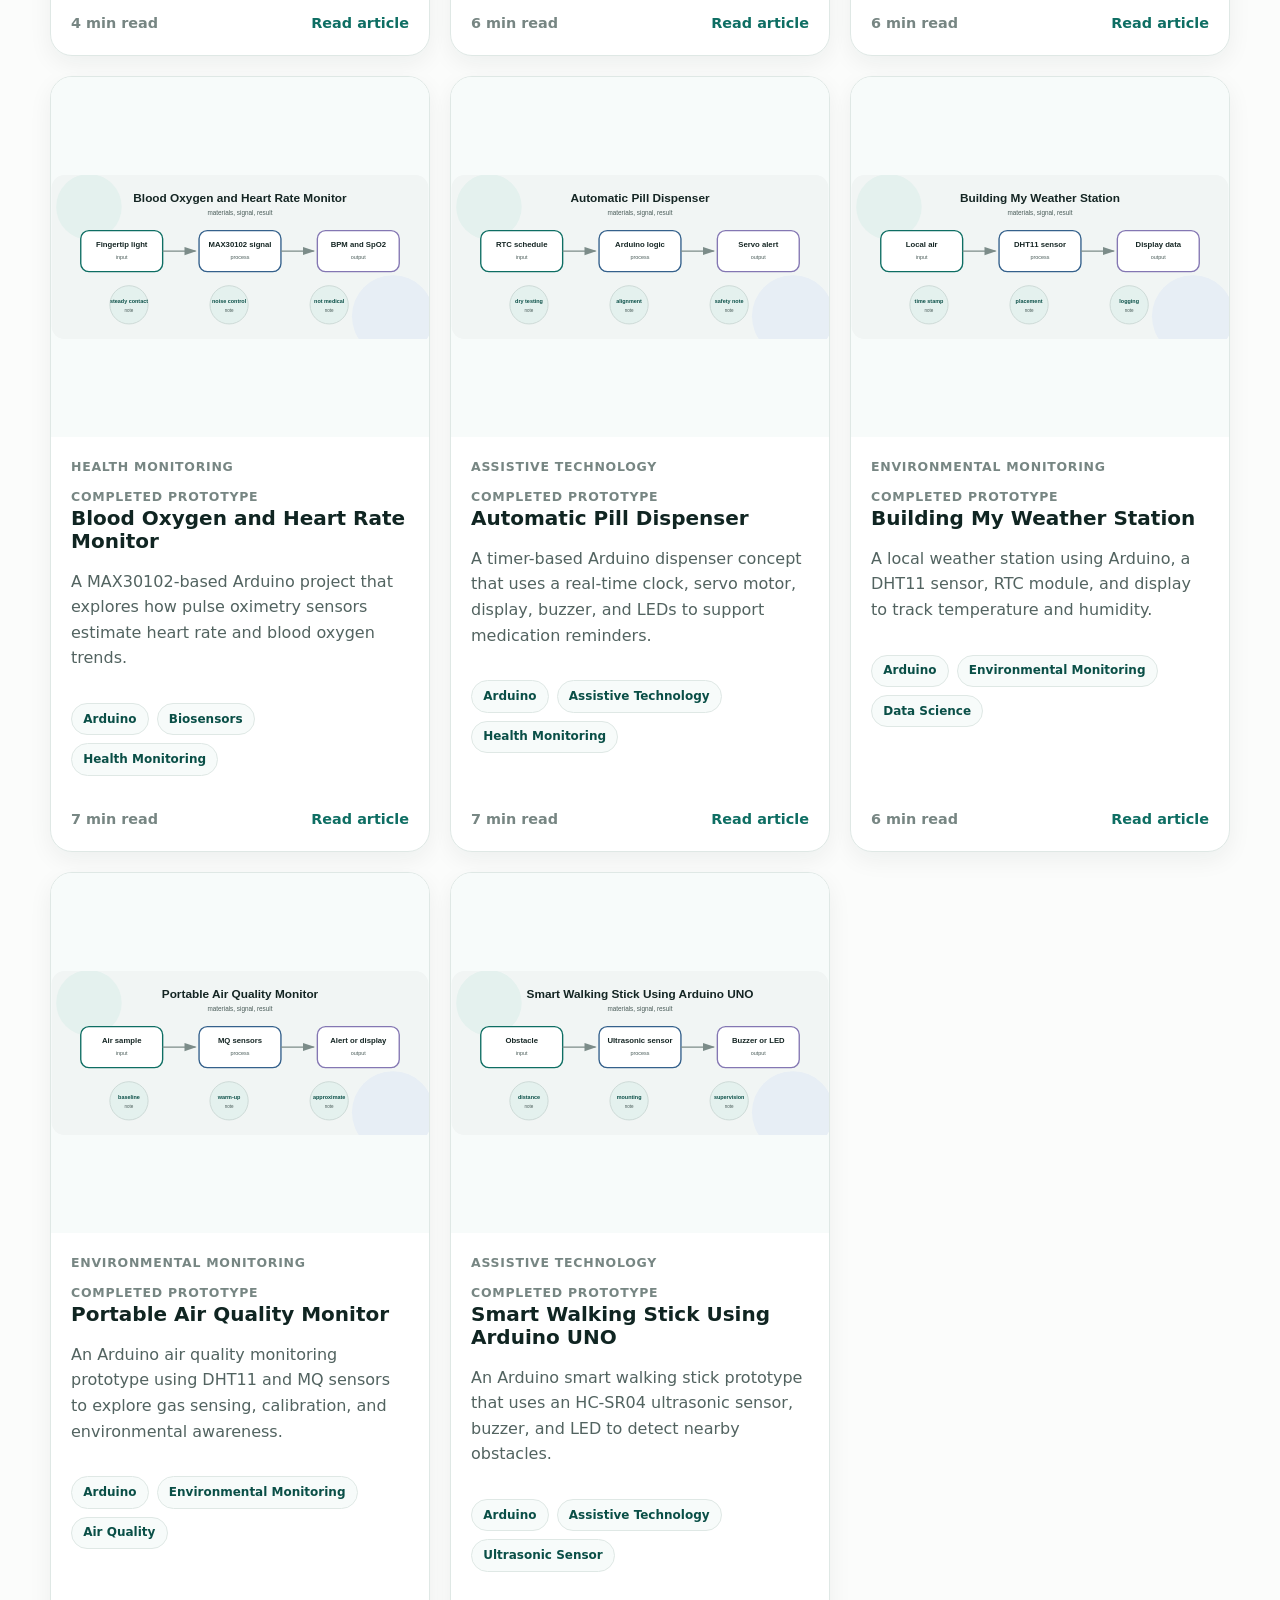
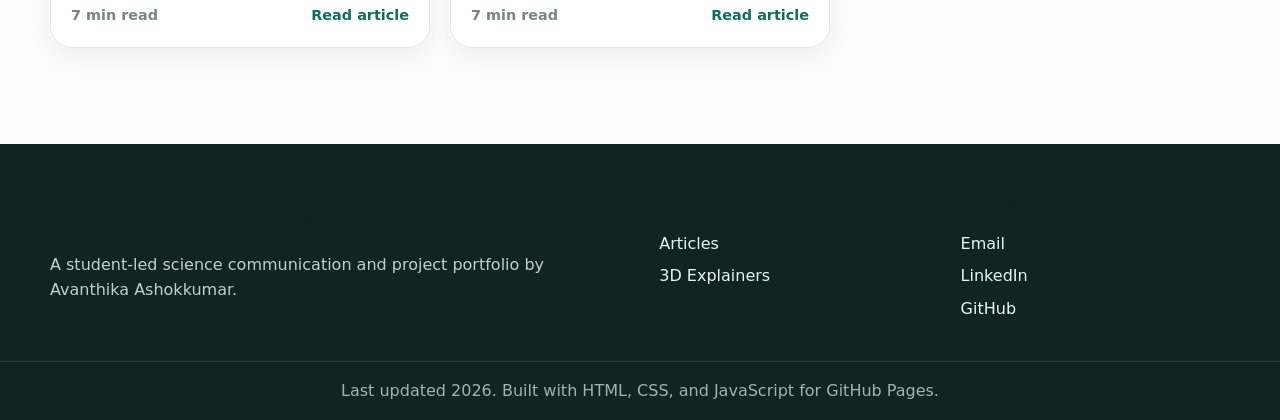
==== commit fb0d8c5e: "Show 3D materials and clean clickable flowcharts" ====
--- a/articles.html
+++ b/articles.html
@@ -67,7 +67,6 @@
     <div>
       <h3>Explore</h3>
       <ul>
-        <li><a href="index.html#projects">Projects</a></li>
         <li><a href="articles.html">Articles</a></li>
         <li><a href="index.html#explainers">3D Explainers</a></li>
       </ul>
--- a/styles.css
+++ b/styles.css
@@ -29,10 +29,10 @@
 }
 
 * { box-sizing: border-box; }
-html { scroll-behavior: smooth; }
-body { margin: 0; color: var(--ink); background: var(--bg); line-height: 1.6; }
+html { scroll-behavior: smooth; max-width: 100%; overflow-x: hidden; }
+body { margin: 0; max-width: 100%; overflow-x: hidden; color: var(--ink); background: var(--bg); line-height: 1.6; }
 body::before { content: ""; position: fixed; inset: 0; pointer-events: none; background: radial-gradient(circle at 10% 8%, rgba(14,110,99,0.12), transparent 32rem), radial-gradient(circle at 90% 20%, rgba(53,97,140,0.1), transparent 28rem); z-index: -1; }
-img { max-width: 100%; display: block; }
+img, svg { max-width: 100%; display: block; }
 a { color: var(--primary); text-decoration: none; }
 a:hover { text-decoration: underline; }
 p { margin: 0 0 1rem; color: var(--muted); }
@@ -71,6 +71,8 @@
 .nav-links { display: flex; align-items: center; gap: 1.05rem; margin: 0; padding: 0; list-style: none; }
 .nav-links a { color: var(--ink); font-weight: 700; font-size: 0.92rem; }
 .nav-links a:hover { color: var(--primary); text-decoration: none; }
+.nav-links a[href$="#mentors"] { background: #0a4f47; color: #fff; padding: 0.48rem 0.72rem; border-radius: 999px; box-shadow: 0 8px 18px rgba(10,79,71,0.18); }
+.nav-links a[href$="#mentors"]:hover { background: #073b35; color: #fff; }
 .nav-toggle { display: none; width: 44px; height: 44px; border: 1px solid var(--line); background: var(--surface); border-radius: 12px; }
 .nav-toggle span { display: block; width: 20px; height: 2px; margin: 5px auto; background: var(--ink); }
 
@@ -99,7 +101,7 @@
 .article-card, .project-card, .skill-card, .info-card, .sidebar-card, .contact-card, .mentor-panel { background: var(--surface); border: 1px solid var(--line); border-radius: var(--radius); box-shadow: 0 8px 24px rgba(16,37,34,0.06); }
 .article-card { overflow: hidden; display: flex; flex-direction: column; }
 .card-cover { display: block; background: var(--bg-alt); }
-.card-cover img { width: 100%; aspect-ratio: 16 / 7; object-fit: cover; }
+.card-cover img { width: 100%; aspect-ratio: 16 / 7; object-fit: contain; background: #f7fbfa; }
 .card-content { padding: 1.25rem; display: flex; flex-direction: column; flex: 1; }
 .card-content h3 a { color: var(--ink); }
 .card-meta, .project-topline, .article-meta, .card-footer { display: flex; flex-wrap: wrap; align-items: center; justify-content: space-between; gap: 0.65rem; color: var(--faint); font-weight: 800; font-size: 0.78rem; text-transform: uppercase; letter-spacing: 0.06em; }
@@ -121,10 +123,14 @@
 
 .explainer-list { display: grid; gap: 1.4rem; }
 .explainer-card { display: grid; grid-template-columns: 0.85fr 1.15fr; gap: 1.5rem; align-items: center; padding: 1.3rem; background: var(--surface); border: 1px solid var(--line); border-radius: 28px; box-shadow: var(--shadow); }
-.explainer-model { min-height: 310px; display: grid; place-items: center; border-radius: 24px; background: radial-gradient(circle at 50% 45%, #ffffff, #e4f1ee); overflow: hidden; }
+.explainer-model { min-height: 330px; display: grid; place-items: center; border-radius: 24px; background: radial-gradient(circle at 50% 45%, #ffffff, #e4f1ee); overflow: hidden; }
 .component-scene { position: relative; width: min(330px, 82vw); height: 310px; transform-style: preserve-3d; perspective: 900px; }
-.scene-base { position: absolute; left: 8%; right: 8%; bottom: 28px; height: 150px; border-radius: 42px; background: linear-gradient(135deg, rgba(14,110,99,0.16), rgba(132,119,179,0.18)); box-shadow: 0 30px 46px rgba(16,37,34,0.15); transform: rotateX(64deg) rotateZ(-18deg); }
-.component-object { position: absolute; display: grid; gap: 0.25rem; width: 128px; min-height: 92px; padding: 0.8rem; border: 1px solid rgba(14,110,99,0.18); border-radius: 18px; background: rgba(255,255,255,0.92); color: var(--ink); text-align: left; box-shadow: 0 18px 32px rgba(16,37,34,0.16); cursor: pointer; transform: rotateX(0deg) rotateZ(0deg); transition: transform 180ms ease, box-shadow 180ms ease, border-color 180ms ease; }
+.scene-base { position: absolute; left: 8%; right: 8%; bottom: 22px; height: 150px; border-radius: 42px; background: linear-gradient(135deg, rgba(14,110,99,0.16), rgba(132,119,179,0.18)); box-shadow: 0 30px 46px rgba(16,37,34,0.15); transform: rotateX(64deg) rotateZ(-18deg); }
+.setup-wire { position: absolute; height: 4px; border-radius: 999px; background: linear-gradient(90deg, #0a4f47, #35618c, #8477b3); box-shadow: 0 7px 13px rgba(16,37,34,0.12); transform-origin: left center; opacity: 0.76; }
+.wire-1 { left: 123px; top: 78px; width: 94px; transform: rotate(10deg); }
+.wire-2 { left: 76px; top: 173px; width: 176px; transform: rotate(-22deg); }
+.wire-3 { left: 161px; top: 194px; width: 107px; transform: rotate(20deg); }
+.component-object { position: absolute; display: grid; gap: 0.25rem; width: 132px; min-height: 98px; padding: 0.8rem; border: 1px solid rgba(14,110,99,0.24); border-radius: 16px; background: rgba(255,255,255,0.96); color: var(--ink); text-align: left; box-shadow: 0 18px 32px rgba(16,37,34,0.16); cursor: pointer; transform: rotateX(0deg) rotateZ(0deg); transition: transform 180ms ease, box-shadow 180ms ease, border-color 180ms ease; }
 .component-object:hover, .component-object.active { transform: translateY(-8px); border-color: var(--primary); box-shadow: 0 26px 42px rgba(16,37,34,0.22); }
 .component-1 { top: 16px; left: 18px; }
 .component-2 { top: 42px; right: 16px; }
@@ -161,12 +167,15 @@
 .empty-state { text-align: center; background: var(--surface); border: 1px dashed var(--line-strong); border-radius: var(--radius); padding: 2rem; }
 
 .reading-progress { position: fixed; top: 0; left: 0; height: 4px; width: 0; background: var(--primary); z-index: 1000; }
-.article-header-grid { display: grid; grid-template-columns: minmax(0, 1.05fr) minmax(300px, 0.95fr); gap: 2rem; align-items: center; }
+.article-header-grid { display: grid; grid-template-columns: minmax(0, 1.05fr) minmax(0, 0.95fr); gap: 2rem; align-items: center; }
+.article-header-grid > *, .article-content-grid > *, .card-grid > *, .project-grid > * { min-width: 0; }
 .breadcrumbs { display: flex; flex-wrap: wrap; gap: 0.45rem; margin-bottom: 1rem; color: var(--faint); font-size: 0.9rem; }
 .breadcrumbs a { color: var(--muted); font-weight: 800; }
-.article-figure { margin: 0; border-radius: 28px; overflow: hidden; border: 1px solid var(--line); box-shadow: var(--shadow); background: #fff; }
-.article-figure img { width: 100%; aspect-ratio: 16 / 7; object-fit: cover; }
+.article-figure { max-width: 100%; margin: 0; border-radius: 28px; overflow: hidden; border: 1px solid var(--line); box-shadow: var(--shadow); background: #fff; }
+.article-figure img { width: 100%; height: auto; aspect-ratio: auto; object-fit: contain; background: #f7fbfa; }
 .article-figure figcaption { padding: 0.75rem 1rem; color: var(--faint); font-size: 0.86rem; }
+.article-hero-materials { padding: 1rem; background: linear-gradient(145deg, #ffffff, #eef7f5); }
+.hero-material-panel { display: grid; grid-template-columns: repeat(2, minmax(0, 1fr)); gap: 0.85rem; min-height: 340px; align-content: center; }
 .article-actions { display: flex; flex-wrap: wrap; gap: 0.8rem; margin-top: 1.2rem; }
 .article-content-grid { display: grid; grid-template-columns: 300px minmax(0, 1fr); gap: 2rem; padding-bottom: 5rem; }
 .article-sidebar { position: sticky; top: calc(var(--header-height) + 1rem); align-self: start; display: grid; gap: 1rem; }
@@ -176,6 +185,67 @@
 .article-body section { padding: 0 0 2rem; }
 .article-body section + section { border-top: 1px solid var(--line); padding-top: 2rem; }
 .article-body p, .article-body li { font-size: 1.02rem; }
+.article-visual-inserts { display: grid; gap: 0; }
+.article-visual-inserts section + section { border-top: 1px solid var(--line); padding-top: 2rem; }
+.material-showcase { display: grid; grid-template-columns: repeat(2, minmax(0, 1fr)); gap: 1rem; margin-top: 1.4rem; }
+.material-card { display: grid; grid-template-columns: 84px minmax(0, 1fr); gap: 1rem; align-items: center; min-height: 132px; padding: 1rem; border: 1px solid var(--line); border-radius: 18px; background: #f9fcfb; box-shadow: 0 12px 24px rgba(16,37,34,0.06); }
+.material-card h3 { margin-bottom: 0.35rem; font-size: 1rem; }
+.material-card p { margin: 0; font-size: 0.88rem; }
+.material-art { position: relative; display: block; width: 76px; height: 76px; border-radius: 22px; background: radial-gradient(circle at 30% 20%, #ffffff, #e4f1ee 56%, #d1e4df); box-shadow: inset 0 0 0 1px rgba(14,110,99,0.12), 0 14px 24px rgba(16,37,34,0.12); animation: materialFloat 4.8s ease-in-out infinite; animation-delay: calc(var(--delay, 0) * -180ms); }
+.material-art .art-piece { position: absolute; display: block; }
+.material-art .art-main { left: 18px; top: 21px; width: 40px; height: 28px; border-radius: 8px; background: linear-gradient(145deg, #0e6e63, #35aa98); box-shadow: inset 0 -6px 0 rgba(0,0,0,0.1); }
+.material-art .art-accent { left: 28px; top: 29px; width: 20px; height: 10px; border-radius: 4px; background: rgba(255,255,255,0.78); }
+.material-art .art-pin { bottom: 15px; width: 5px; height: 10px; border-radius: 999px; background: #6d7b78; }
+.material-art .art-pin-1 { left: 24px; }
+.material-art .art-pin-2 { left: 36px; }
+.material-art .art-pin-3 { left: 48px; }
+.material-art-sensor .art-main { width: 34px; height: 34px; left: 21px; top: 20px; border-radius: 50%; background: radial-gradient(circle at 34% 32%, #fff, #35618c 45%, #203b5c); }
+.material-art-sensor .art-accent { width: 12px; height: 12px; left: 32px; top: 31px; border-radius: 50%; background: #d8fff5; animation: sensorPulse 1.8s ease-in-out infinite; }
+.material-art-display .art-main { width: 48px; height: 32px; left: 14px; top: 20px; border-radius: 8px; background: #203b5c; }
+.material-art-display .art-accent { width: 34px; height: 16px; left: 21px; top: 28px; border-radius: 4px; background: #d8fff5; }
+.material-art-wires .art-main { left: 13px; top: 25px; width: 50px; height: 8px; border-radius: 999px; background: #0e6e63; transform: rotate(-18deg); }
+.material-art-wires .art-accent { left: 13px; top: 42px; width: 50px; height: 8px; border-radius: 999px; background: #8477b3; transform: rotate(16deg); }
+.material-art-breadboard .art-main { left: 12px; top: 19px; width: 52px; height: 38px; border: 1px solid #c8d7d3; border-radius: 8px; background: repeating-linear-gradient(90deg, #fff, #fff 5px, #dfe8e5 5px, #dfe8e5 8px); }
+.material-art-probe .art-main { left: 29px; top: 10px; width: 18px; height: 54px; border-radius: 999px 999px 8px 8px; background: linear-gradient(160deg, #35618c, #cde4de); }
+.material-art-probe .art-accent { left: 35px; top: 60px; width: 6px; height: 10px; border-radius: 3px; background: #7c8c89; }
+.material-art-power .art-main { left: 16px; top: 22px; width: 44px; height: 30px; border-radius: 8px; background: linear-gradient(145deg, #102522, #35618c); }
+.material-art-power .art-accent { left: 54px; top: 31px; width: 7px; height: 12px; border-radius: 2px; background: #102522; }
+.material-art-clock .art-main { left: 20px; top: 18px; width: 36px; height: 36px; border-radius: 50%; background: conic-gradient(from 90deg, #0e6e63, #b7eee5, #0e6e63); }
+.material-art-clock .art-accent { left: 36px; top: 25px; width: 3px; height: 18px; transform-origin: bottom center; transform: rotate(50deg); background: #102522; }
+.material-art-servo .art-main { left: 16px; top: 23px; width: 44px; height: 28px; border-radius: 7px; background: linear-gradient(145deg, #8477b3, #dad3f4); }
+.material-art-servo .art-accent { left: 38px; top: 12px; width: 8px; height: 30px; border-radius: 999px; background: #514585; transform: rotate(55deg); }
+.material-art-alert .art-main { left: 22px; top: 19px; width: 34px; height: 34px; border-radius: 50%; background: radial-gradient(circle at 35% 35%, #fff, #8477b3 52%, #514585); animation: sensorPulse 1.6s ease-in-out infinite; }
+.material-art-pill .art-main { left: 13px; top: 28px; width: 50px; height: 20px; border: 1px solid #bcd3ce; border-radius: 999px; background: linear-gradient(90deg, #fff 0 50%, #0e6e63 50%); }
+.material-art-enclosure .art-main { left: 30px; top: 8px; width: 16px; height: 60px; border-radius: 999px; background: linear-gradient(145deg, #203b5c, #9fb7cf); transform: rotate(10deg); }
+.article-setup-stage { position: relative; min-height: 430px; margin-top: 1.4rem; border: 1px solid var(--line); border-radius: 26px; background: radial-gradient(circle at 50% 25%, #ffffff, #edf6f3 58%, #e4f1ee); overflow: hidden; perspective: 900px; box-shadow: 0 18px 36px rgba(16,37,34,0.08); }
+.setup-floor { position: absolute; left: 8%; right: 8%; bottom: 42px; height: 190px; border-radius: 52px; background: linear-gradient(135deg, rgba(14,110,99,0.14), rgba(53,97,140,0.12)); transform: rotateX(62deg) rotateZ(-12deg); box-shadow: 0 30px 44px rgba(16,37,34,0.15); }
+.setup-breadboard { position: absolute; left: 26%; top: 48%; width: 48%; height: 84px; border: 1px solid #c8d7d3; border-radius: 18px; background: repeating-linear-gradient(90deg, rgba(255,255,255,0.95), rgba(255,255,255,0.95) 10px, rgba(214,229,225,0.9) 10px, rgba(214,229,225,0.9) 15px); transform: rotateX(54deg) rotateZ(-8deg); box-shadow: 0 28px 38px rgba(16,37,34,0.14); }
+.setup-cable { position: absolute; height: 6px; border-radius: 999px; background: linear-gradient(90deg, #0a4f47, #35618c, #8477b3); transform-origin: left center; animation: cableGlow 2.2s ease-in-out infinite; }
+.cable-a { left: 22%; top: 43%; width: 32%; transform: rotate(12deg); }
+.cable-b { left: 42%; top: 42%; width: 30%; transform: rotate(-18deg); animation-delay: -500ms; }
+.cable-c { left: 32%; top: 61%; width: 36%; transform: rotate(9deg); animation-delay: -900ms; }
+.setup-part { position: absolute; display: grid; justify-items: center; gap: 0.35rem; width: 150px; min-height: 132px; padding: 0.8rem; border: 1px solid rgba(14,110,99,0.2); border-radius: 20px; background: rgba(255,255,255,0.96); text-align: center; box-shadow: 0 18px 34px rgba(16,37,34,0.16); }
+.setup-part strong { color: var(--ink); line-height: 1.15; }
+.setup-part span:not(.material-art):not(.art-piece) { color: var(--muted); font-size: 0.72rem; line-height: 1.2; }
+.setup-part .material-art { width: 66px; height: 66px; }
+.setup-part-1 { left: 6%; top: 16%; }
+.setup-part-2 { right: 7%; top: 14%; }
+.setup-part-3 { left: 11%; bottom: 13%; }
+.setup-part-4 { right: 12%; bottom: 12%; }
+.interactive-flow { display: grid; grid-template-columns: minmax(0, 1.35fr) minmax(260px, 0.65fr); gap: 1rem; margin-top: 1.4rem; align-items: stretch; }
+.flow-steps { display: grid; grid-template-columns: repeat(4, minmax(0, 1fr)); gap: 0.75rem; position: relative; }
+.flow-step { position: relative; display: grid; align-content: start; gap: 0.45rem; min-height: 148px; padding: 1rem; border: 1px solid var(--line); border-radius: 18px; background: #f9fcfb; color: var(--ink); text-align: left; box-shadow: 0 12px 24px rgba(16,37,34,0.06); transition: transform 160ms ease, border-color 160ms ease, box-shadow 160ms ease, background 160ms ease; }
+.flow-step::after { content: ""; position: absolute; top: 50%; right: -0.65rem; width: 0.52rem; height: 0.52rem; border-top: 3px solid #7c8c89; border-right: 3px solid #7c8c89; transform: translateY(-50%) rotate(45deg); }
+.flow-step:last-child::after { display: none; }
+.flow-step:hover, .flow-step.active { transform: translateY(-4px); border-color: var(--primary); background: #ffffff; box-shadow: 0 18px 30px rgba(16,37,34,0.12); }
+.flow-step.active { outline: 3px solid rgba(14,110,99,0.14); }
+.flow-number { display: grid; place-items: center; width: 34px; height: 34px; border-radius: 999px; background: var(--primary); color: #fff; font-weight: 900; }
+.flow-role { color: var(--primary-dark); font-size: 0.72rem; font-weight: 900; text-transform: uppercase; letter-spacing: 0.08em; }
+.flow-step strong { font-size: 0.96rem; line-height: 1.2; }
+.flow-detail { min-height: 148px; padding: 1.15rem; border: 1px solid var(--line-strong); border-radius: 18px; background: linear-gradient(145deg, #ffffff, #eef7f5); box-shadow: 0 14px 28px rgba(16,37,34,0.08); }
+.flow-detail span { display: inline-flex; margin-bottom: 0.55rem; padding: 0.28rem 0.62rem; border-radius: 999px; background: var(--primary-soft); color: var(--primary-dark); font-size: 0.72rem; font-weight: 900; text-transform: uppercase; letter-spacing: 0.08em; }
+.flow-detail h3 { font-size: 1.2rem; margin-bottom: 0.55rem; }
+.flow-detail p { margin: 0; }
 .related-grid { grid-template-columns: repeat(2, minmax(0, 1fr)); }
 .related-card { display: grid; gap: 0.35rem; padding: 1rem; border: 1px solid var(--line); border-radius: 18px; background: #f7fbfa; color: var(--ink); }
 .related-card:hover { text-decoration: none; border-color: var(--primary); }
@@ -197,6 +267,21 @@
 .reveal { opacity: 0; transform: translateY(14px); transition: opacity 500ms ease, transform 500ms ease; }
 .reveal.is-visible { opacity: 1; transform: translateY(0); }
 
+@keyframes materialFloat {
+  0%, 100% { transform: translateY(0) rotate(-1deg); }
+  50% { transform: translateY(-6px) rotate(1deg); }
+}
+
+@keyframes sensorPulse {
+  0%, 100% { opacity: 0.68; transform: scale(0.9); }
+  50% { opacity: 1; transform: scale(1.08); }
+}
+
+@keyframes cableGlow {
+  0%, 100% { opacity: 0.55; box-shadow: 0 6px 12px rgba(14,110,99,0.08); }
+  50% { opacity: 0.95; box-shadow: 0 8px 18px rgba(14,110,99,0.2); }
+}
+
 @media print {
   .site-header, .site-footer, .article-actions, .back-to-top, .reading-progress { display: none !important; }
   body { background: #fff; }
@@ -210,9 +295,12 @@
   .nav-links { position: absolute; top: calc(100% + 1px); left: 16px; right: 16px; display: none; flex-direction: column; align-items: stretch; gap: 0; padding: 0.7rem; border: 1px solid var(--line); border-radius: 18px; background: #fff; box-shadow: var(--shadow); }
   .nav-links.open { display: flex; }
   .nav-links a { display: block; padding: 0.85rem; }
+  .nav-links a[href$="#mentors"] { padding: 0.85rem; border-radius: 12px; }
   .hero-grid, .two-col, .mentor-panel, .article-header-grid, .article-content-grid, .explainer-card { grid-template-columns: 1fr; }
   .section-label, .article-sidebar { position: static; }
-  .card-grid, .project-grid, .skill-grid, .learning-grid, .related-grid, .footer-grid { grid-template-columns: repeat(2, minmax(0, 1fr)); }
+  .card-grid, .project-grid, .skill-grid, .learning-grid, .related-grid, .footer-grid, .material-showcase { grid-template-columns: repeat(2, minmax(0, 1fr)); }
+  .hero-material-panel { min-height: auto; }
+  .interactive-flow { grid-template-columns: 1fr; }
 }
 
 @media (max-width: 640px) {
@@ -221,369 +309,28 @@
   .section-pad { padding: 4rem 0; }
   h1 { font-size: clamp(2.25rem, 14vw, 3.7rem); }
   .hero-actions, .article-actions { flex-direction: column; align-items: stretch; }
-  .card-grid, .project-grid, .skill-grid, .learning-grid, .related-grid, .footer-grid { grid-template-columns: 1fr; }
+  .card-grid, .project-grid, .skill-grid, .learning-grid, .related-grid, .footer-grid, .material-showcase, .hero-material-panel { grid-template-columns: 1fr; }
   .article-nav { grid-template-columns: 1fr; }
   .article-nav a, .article-nav a:first-child, .article-nav a:last-child { text-align: center; }
   .explainer-model { min-height: 260px; }
-  .model-stage { width: 250px; height: 250px; }
-  .hotspot { font-size: 0.68rem; padding: 0.38rem 0.55rem; }
-}
-
-
-/* Feedback polish update: clearer flowcharts, stronger mentor tab, and better material explainers */
-.nav-brand img {
-  border-radius: 12px;
-  box-shadow: 0 7px 18px rgba(10, 79, 71, 0.18);
-}
-
-.nav-links a[href$="#mentors"] {
-  background: #0a4f47;
-  color: #ffffff;
-  padding: 0.54rem 0.82rem;
-  border-radius: 999px;
-  box-shadow: 0 9px 20px rgba(10, 79, 71, 0.2);
-}
-
-.nav-links a[href$="#mentors"]:hover,
-.nav-links a[href$="#mentors"]:focus-visible {
-  background: #073d38;
-  color: #ffffff;
-}
-
-.mentor-panel {
-  background: linear-gradient(135deg, #0a4f47, #102522);
-  border-color: rgba(255, 255, 255, 0.14);
-  box-shadow: 0 24px 52px rgba(10, 79, 71, 0.2);
-}
-
-.mentor-panel h2,
-.mentor-panel strong {
-  color: #ffffff;
-}
-
-.mentor-panel p,
-.mentor-panel .eyebrow {
-  color: #d7eee9;
-}
-
-.mentor-list {
-  display: grid;
-  gap: 1rem;
-}
-
-.mentor-list p {
-  margin: 0;
-  padding: 1rem;
-  border-radius: 18px;
-  background: rgba(255, 255, 255, 0.08);
-  border: 1px solid rgba(255, 255, 255, 0.14);
-}
-
-.contact-card .contact-preference {
-  display: inline-flex;
-  align-items: center;
-  gap: 0.45rem;
-  margin: 0 0 1rem;
-  padding: 0.5rem 0.85rem;
-  border-radius: 999px;
-  background: var(--primary-soft);
-  color: var(--primary-dark);
-  font-weight: 900;
-}
-
-.article-figure {
-  overflow: visible;
-  padding: clamp(0.7rem, 2vw, 1.1rem);
-  background: linear-gradient(180deg, #ffffff, #f6faf9);
-}
-
-.article-figure img {
-  width: 100%;
-  height: auto;
-  max-height: 440px;
-  aspect-ratio: auto;
-  object-fit: contain;
-  border-radius: 18px;
-}
-
-.article-figure figcaption {
-  padding: 0.7rem 0.25rem 0;
-}
-
-.card-cover img {
-  object-fit: contain;
-  padding: 0.6rem;
-  background: #f6faf9;
-}
-
-.explainer-card {
-  grid-template-columns: minmax(340px, 0.92fr) minmax(0, 1.08fr);
-}
-
-.explainer-model {
-  min-height: 390px;
-  padding: 1rem;
-  background:
-    radial-gradient(circle at 30% 20%, rgba(255,255,255,0.95), transparent 12rem),
-    linear-gradient(145deg, #ecf8f5, #dfeeee);
-}
-
-.component-scene {
-  width: min(440px, 92vw);
-  height: 360px;
-  perspective: 1000px;
-}
-
-.component-scene::before {
-  content: "material setup";
-  position: absolute;
-  top: 4px;
-  left: 50%;
-  transform: translateX(-50%);
-  z-index: 4;
-  padding: 0.34rem 0.7rem;
-  border-radius: 999px;
-  background: rgba(16, 37, 34, 0.86);
-  color: #ffffff;
-  font-size: 0.7rem;
-  font-weight: 900;
-  letter-spacing: 0.07em;
-  text-transform: uppercase;
-}
-
-.component-wires-layer {
-  position: absolute;
-  inset: 0;
-  width: 100%;
-  height: 100%;
-  z-index: 1;
-  pointer-events: none;
-}
-
-.component-wires-layer path {
-  fill: none;
-  stroke: rgba(10, 79, 71, 0.42);
-  stroke-width: 3;
-  stroke-linecap: round;
-  stroke-dasharray: 7 9;
-}
-
-.scene-base {
-  left: 5%;
-  right: 5%;
-  bottom: 20px;
-  height: 180px;
-  border-radius: 48px;
-  background:
-    linear-gradient(135deg, rgba(255,255,255,0.46), rgba(255,255,255,0)),
-    linear-gradient(135deg, rgba(14,110,99,0.2), rgba(53,97,140,0.16));
-  transform: rotateX(63deg) rotateZ(-14deg);
-}
-
-.component-object {
-  z-index: 3;
-  width: 142px;
-  min-height: 108px;
-  padding: 0.85rem;
-  border-color: rgba(10, 79, 71, 0.28);
-  background: rgba(255, 255, 255, 0.96);
-  backdrop-filter: blur(8px);
-}
-
-.component-object::after {
-  content: "";
-  position: absolute;
-  left: 18px;
-  right: 18px;
-  bottom: -12px;
-  height: 16px;
-  border-radius: 50%;
-  background: rgba(16, 37, 34, 0.14);
-  filter: blur(4px);
-  z-index: -1;
-}
-
-.component-object.active {
-  border-color: #0a4f47;
-  box-shadow: 0 28px 48px rgba(10, 79, 71, 0.26);
-}
-
-.component-name {
-  font-size: 0.86rem;
-}
-
-.component-detail {
-  font-size: 0.72rem;
-}
-
-.component-1 { top: 42px; left: 18px; }
-.component-2 { top: 62px; right: 18px; }
-.component-3 { bottom: 32px; left: 32px; }
-.component-4 { bottom: 44px; right: 30px; }
-
-.component-shape {
-  position: relative;
-  width: 62px;
-  height: 42px;
-  border: 1px solid rgba(16, 37, 34, 0.13);
-}
-
-.component-board .component-shape {
-  width: 68px;
-  height: 44px;
-  background:
-    radial-gradient(circle at 12px 12px, #e0fff7 0 3px, transparent 4px),
-    radial-gradient(circle at 56px 32px, #e0fff7 0 3px, transparent 4px),
-    linear-gradient(145deg, #0a6a61, #23a58f);
-}
-
-.component-board .component-shape::before {
-  content: "";
-  position: absolute;
-  left: 9px;
-  top: 28px;
-  width: 18px;
-  height: 8px;
-  border-radius: 3px;
-  background: #dfe8e5;
-}
-
-.component-board .component-shape::after {
-  content: "";
-  position: absolute;
-  right: 10px;
-  top: 11px;
-  width: 22px;
-  height: 14px;
-  border-radius: 4px;
-  background: rgba(255,255,255,0.82);
-}
-
-.component-display .component-shape {
-  width: 66px;
-  height: 42px;
-  border-radius: 9px;
-  background: linear-gradient(145deg, #102522, #35618c);
-}
-
-.component-display .component-shape::after {
-  width: 44px;
-  height: 20px;
-  margin: 10px auto;
-  background: linear-gradient(90deg, #d8fff5, #aee8dc);
-}
-
-.component-wires .component-shape {
-  width: 74px;
-  height: 24px;
-  background:
-    linear-gradient(90deg, transparent 0 8%, #0e6e63 8% 26%, transparent 26% 34%, #8477b3 34% 56%, transparent 56% 64%, #35618c 64% 86%, transparent 86% 100%);
-  box-shadow: none;
-}
-
-.component-sensor .component-shape {
-  border-radius: 12px;
-  background: linear-gradient(145deg, #dffff7, #58b9aa);
-}
-
-.component-sensor .component-shape::after {
-  content: "";
-  display: block;
-  width: 34px;
-  height: 14px;
-  margin: 13px auto;
-  border-radius: 999px;
-  background: rgba(16,37,34,0.2);
-}
-
-.component-gas .component-shape,
-.component-ultrasonic .component-shape {
-  width: 66px;
-  height: 42px;
-  border-radius: 12px;
-  background: linear-gradient(145deg, #e9f7ff, #35618c);
-}
-
-.component-ultrasonic .component-shape::before,
-.component-ultrasonic .component-shape::after,
-.component-gas .component-shape::before,
-.component-gas .component-shape::after {
-  content: "";
-  position: absolute;
-  top: 11px;
-  width: 18px;
-  height: 18px;
-  border-radius: 50%;
-  background: radial-gradient(circle at 35% 35%, #fff, #203b5c 58%);
-}
-
-.component-ultrasonic .component-shape::before,
-.component-gas .component-shape::before { left: 10px; }
-.component-ultrasonic .component-shape::after,
-.component-gas .component-shape::after { right: 10px; }
-
-.component-probe .component-shape {
-  width: 28px;
-  height: 70px;
-  border-radius: 999px 999px 8px 8px;
-}
-
-.component-alert .component-shape {
-  width: 48px;
-  height: 48px;
-}
-
-.explainer-detail {
-  border-left-color: #0a4f47;
-  background: #f3faf8;
-}
-
-@media (max-width: 980px) {
-  .explainer-card {
-    grid-template-columns: 1fr;
-  }
-
-  .explainer-model {
-    min-height: 360px;
-  }
-}
-
-@media (max-width: 640px) {
-  .nav-links a[href$="#mentors"] {
-    display: block;
-    padding: 0.85rem;
-    border-radius: 14px;
-  }
-
-  .article-figure {
-    padding: 0.55rem;
-    border-radius: 20px;
-  }
-
-  .article-figure img {
-    max-height: none;
-    border-radius: 14px;
-  }
-
-  .explainer-model {
-    min-height: 430px;
-    overflow: visible;
-  }
-
-  .component-scene {
-    width: 100%;
-    height: 400px;
-    transform: scale(0.92);
-    transform-origin: center;
-  }
-
-  .component-object {
-    width: 132px;
-    min-height: 100px;
-  }
-
-  .component-1 { top: 44px; left: 2px; }
-  .component-2 { top: 78px; right: 2px; }
-  .component-3 { bottom: 38px; left: 10px; }
-  .component-4 { bottom: 34px; right: 8px; }
-}
+  .component-scene { width: min(300px, 88vw); height: 280px; transform: scale(0.92); }
+  .component-object { width: 120px; min-height: 86px; padding: 0.62rem; }
+  .component-detail { display: none; }
+  .material-card { grid-template-columns: 72px minmax(0, 1fr); min-height: 112px; }
+  .material-art { width: 66px; height: 66px; }
+  .article-setup-stage { min-height: 720px; }
+  .setup-floor { left: 4%; right: 4%; bottom: 200px; }
+  .setup-breadboard { left: 12%; top: 46%; width: 76%; }
+  .setup-part { width: min(230px, calc(100% - 48px)); left: 24px; right: 24px; }
+  .setup-part-1 { top: 24px; }
+  .setup-part-2 { top: 180px; }
+  .setup-part-3 { top: 336px; bottom: auto; }
+  .setup-part-4 { top: 492px; bottom: auto; }
+  .setup-cable { left: 50%; width: 120px; transform: rotate(90deg); }
+  .cable-a { top: 150px; }
+  .cable-b { top: 306px; }
+  .cable-c { top: 462px; }
+  .flow-steps { grid-template-columns: 1fr; }
+  .flow-step { min-height: auto; }
+  .flow-step::after { top: auto; right: 50%; bottom: -0.65rem; transform: translateX(50%) rotate(135deg); }
+}
